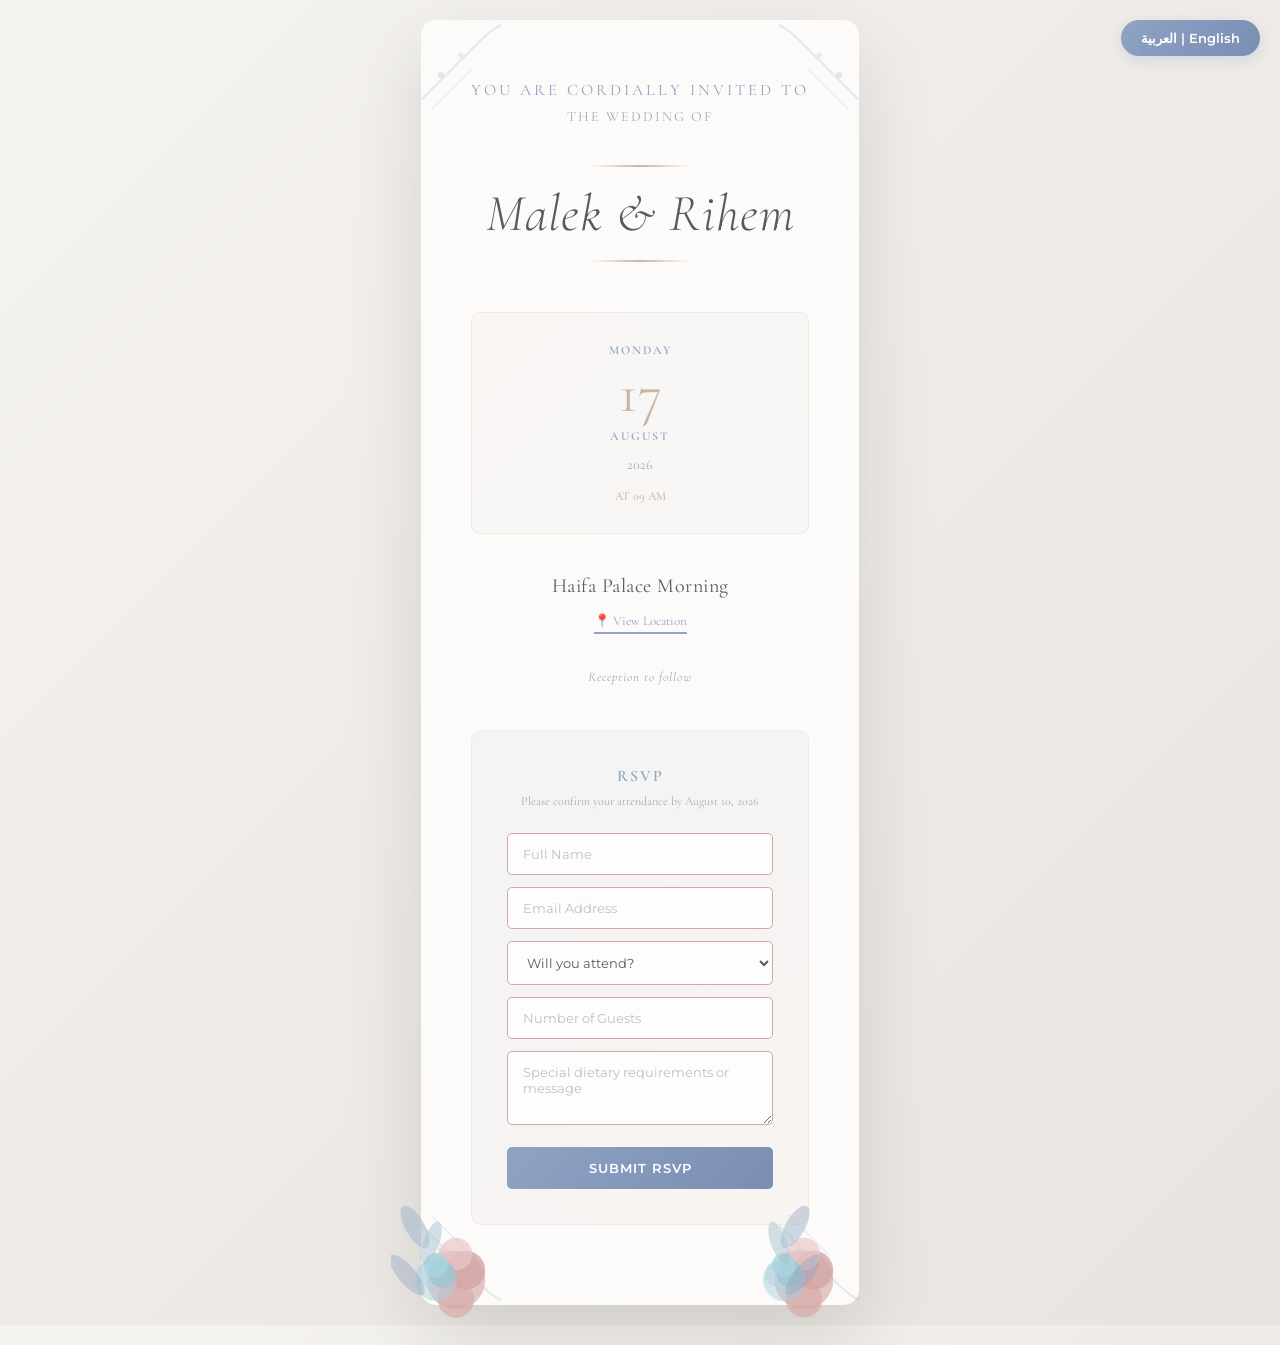
==== index.html @ 881a65f8 "Update invitation with correct details and enhanced floral design matching reference image" ====
<!DOCTYPE html>
<html lang="en">
<head>
    <meta charset="UTF-8">
    <meta name="viewport" content="width=device-width, initial-scale=1.0">
    <title>Malek & Rihem Wedding Invitation</title>
    <link rel="stylesheet" href="styles.css">
    <link href="https://fonts.googleapis.com/css2?family=Cormorant+Garamond:wght@300;400;600&family=Montserrat:wght@400;600&display=swap" rel="stylesheet">
</head>
<body>
    <div class="language-toggle">
        <button id="langBtn" onclick="toggleLanguage()">العربية | English</button>
    </div>

    <!-- ENGLISH VERSION -->
    <div id="english-content" class="language-content active">
        <div class="invitation-container">
            <div class="invitation-card">
                <!-- Top Decorative Elements -->
                <div class="decorative-corner top-left"></div>
                <div class="decorative-corner top-right"></div>

                <!-- Main Content -->
                <div class="content">
                    <div class="header-text">
                        <p class="cordial">YOU ARE CORDIALLY INVITED TO</p>
                        <p class="ceremony">THE WEDDING OF</p>
                    </div>

                    <div class="names-section">
                        <div class="divider"></div>
                        <h1 class="couple-names">Malek & Rihem</h1>
                        <div class="divider"></div>
                    </div>

                    <div class="date-section">
                        <div class="date-info">
                            <p class="date-day">MONDAY</p>
                            <p class="date-number">17</p>
                            <p class="date-month">AUGUST</p>
                            <p class="date-year">2026</p>
                            <p class="date-time">AT 09 AM</p>
                        </div>
                    </div>

                    <div class="location-section">
                        <p class="venue">Haifa Palace Morning</p>
                        <a href="https://maps.app.goo.gl/m9n8pzfaNcvFnZn8A" target="_blank" class="map-link">📍 View Location</a>
                    </div>

                    <div class="message-section">
                        <p class="reception-line">Reception to follow</p>
                    </div>

                    <!-- RSVP Section -->
                    <div class="rsvp-section">
                        <h3>RSVP</h3>
                        <p>Please confirm your attendance by August 10, 2026</p>
                        <form id="rsvpForm" onsubmit="handleRSVP(event)">
                            <input type="text" placeholder="Full Name" required>
                            <input type="email" placeholder="Email Address" required>
                            <select required>
                                <option value="">Will you attend?</option>
                                <option value="yes">Yes, I will attend</option>
                                <option value="no">No, I cannot attend</option>
                                <option value="maybe">Maybe</option>
                            </select>
                            <input type="number" placeholder="Number of Guests" min="1" max="5" required>
                            <textarea placeholder="Special dietary requirements or message" rows="3"></textarea>
                            <button type="submit" class="submit-btn">Submit RSVP</button>
                        </form>
                    </div>
                </div>

                <!-- Bottom Decorative Elements with Flowers -->
                <div class="floral-bottom">
                    <div class="flower-group left">
                        <svg class="flower-large" viewBox="0 0 200 200" xmlns="http://www.w3.org/2000/svg">
                            <!-- Pink peonies -->
                            <circle cx="100" cy="100" r="45" fill="#d4a5a5" opacity="0.6"/>
                            <circle cx="85" cy="85" r="30" fill="#e8b8b8" opacity="0.7"/>
                            <circle cx="115" cy="85" r="30" fill="#d4a5a5" opacity="0.8"/>
                            <circle cx="100" cy="60" r="25" fill="#e8c8c8" opacity="0.7"/>
                            <circle cx="100" cy="130" r="28" fill="#d9a5a5" opacity="0.6"/>
                        </svg>
                        <svg class="flower-small" viewBox="0 0 150 150" xmlns="http://www.w3.org/2000/svg">
                            <!-- Blue roses -->
                            <circle cx="75" cy="75" r="35" fill="#a8d4e0" opacity="0.5"/>
                            <circle cx="65" cy="65" r="22" fill="#b8d4e0" opacity="0.6"/>
                            <circle cx="85" cy="65" r="22" fill="#98c4d0" opacity="0.7"/>
                            <circle cx="75" cy="50" r="20" fill="#a8d4e0" opacity="0.8"/>
                        </svg>
                        <svg class="leaves" viewBox="0 0 100 150" xmlns="http://www.w3.org/2000/svg">
                            <ellipse cx="30" cy="40" rx="12" ry="30" fill="#9fb3cc" opacity="0.5" transform="rotate(-30 30 40)"/>
                            <ellipse cx="50" cy="60" rx="10" ry="28" fill="#a8c4d0" opacity="0.5" transform="rotate(20 50 60)"/>
                            <ellipse cx="20" cy="100" rx="11" ry="32" fill="#8fa3c4" opacity="0.4" transform="rotate(-40 20 100)"/>
                        </svg>
                    </div>

                    <div class="flower-group right">
                        <svg class="flower-large" viewBox="0 0 200 200" xmlns="http://www.w3.org/2000/svg">
                            <!-- Pink peonies -->
                            <circle cx="100" cy="100" r="45" fill="#d4a5a5" opacity="0.6"/>
                            <circle cx="85" cy="85" r="30" fill="#e8b8b8" opacity="0.7"/>
                            <circle cx="115" cy="85" r="30" fill="#d4a5a5" opacity="0.8"/>
                            <circle cx="100" cy="60" r="25" fill="#e8c8c8" opacity="0.7"/>
                            <circle cx="100" cy="130" r="28" fill="#d9a5a5" opacity="0.6"/>
                        </svg>
                        <svg class="flower-small" viewBox="0 0 150 150" xmlns="http://www.w3.org/2000/svg">
                            <!-- Blue roses -->
                            <circle cx="75" cy="75" r="35" fill="#a8d4e0" opacity="0.5"/>
                            <circle cx="65" cy="65" r="22" fill="#b8d4e0" opacity="0.6"/>
                            <circle cx="85" cy="65" r="22" fill="#98c4d0" opacity="0.7"/>
                            <circle cx="75" cy="50" r="20" fill="#a8d4e0" opacity="0.8"/>
                        </svg>
                        <svg class="leaves" viewBox="0 0 100 150" xmlns="http://www.w3.org/2000/svg">
                            <ellipse cx="70" cy="40" rx="12" ry="30" fill="#9fb3cc" opacity="0.5" transform="rotate(30 70 40)"/>
                            <ellipse cx="50" cy="60" rx="10" ry="28" fill="#a8c4d0" opacity="0.5" transform="rotate(-20 50 60)"/>
                            <ellipse cx="80" cy="100" rx="11" ry="32" fill="#8fa3c4" opacity="0.4" transform="rotate(40 80 100)"/>
                        </svg>
                    </div>
                </div>

                <!-- Bottom Decorative Elements -->
                <div class="decorative-corner bottom-left"></div>
                <div class="decorative-corner bottom-right"></div>
            </div>
        </div>
    </div>

    <!-- ARABIC VERSION -->
    <div id="arabic-content" class="language-content">
        <div class="invitation-container">
            <div class="invitation-card" dir="rtl">
                <!-- Top Decorative Elements -->
                <div class="decorative-corner top-left"></div>
                <div class="decorative-corner top-right"></div>

                <!-- Main Content -->
                <div class="content">
                    <div class="header-text">
                        <p class="cordial">يشرفنا دعوتك لحضور</p>
                        <p class="ceremony">حفل زفاف</p>
                    </div>

                    <div class="names-section">
                        <div class="divider"></div>
                        <h1 class="couple-names">مالك و ريهام</h1>
                        <div class="divider"></div>
                    </div>

                    <div class="date-section">
                        <div class="date-info">
                            <p class="date-day">الاثنين</p>
                            <p class="date-number">17</p>
                            <p class="date-month">أغسطس</p>
                            <p class="date-year">2026</p>
                            <p class="date-time">الساعة 9:00 صباحاً</p>
                        </div>
                    </div>

                    <div class="location-section">
                        <p class="venue">قصر حيفا الصباحي</p>
                        <a href="https://maps.app.goo.gl/m9n8pzfaNcvFnZn8A" target="_blank" class="map-link">📍 عرض الموقع</a>
                    </div>

                    <div class="message-section">
                        <p class="reception-line">يتبعها حفل استقبال</p>
                    </div>

                    <!-- RSVP Section -->
                    <div class="rsvp-section">
                        <h3>تأكيد الحضور</h3>
                        <p>يرجى تأكيد حضورك بحلول 10 أغسطس 2026</p>
                        <form id="rsvpFormAr" onsubmit="handleRSVPAr(event)">
                            <input type="text" placeholder="الاسم الكامل" required>
                            <input type="email" placeholder="عنوان البريد الإلكتروني" required>
                            <select required>
                                <option value="">هل ستحضر؟</option>
                                <option value="yes">نعم، سأحضر</option>
                                <option value="no">لا، لا يمكنني الحضور</option>
                                <option value="maybe">ربما</option>
                            </select>
                            <input type="number" placeholder="عدد الضيوف" min="1" max="5" required>
                            <textarea placeholder="متطلبات غذائية خاصة أو رسالة" rows="3"></textarea>
                            <button type="submit" class="submit-btn">إرسال التأكيد</button>
                        </form>
                    </div>
                </div>

                <!-- Bottom Decorative Elements with Flowers -->
                <div class="floral-bottom">
                    <div class="flower-group left">
                        <svg class="flower-large" viewBox="0 0 200 200" xmlns="http://www.w3.org/2000/svg">
                            <!-- Pink peonies -->
                            <circle cx="100" cy="100" r="45" fill="#d4a5a5" opacity="0.6"/>
                            <circle cx="85" cy="85" r="30" fill="#e8b8b8" opacity="0.7"/>
                            <circle cx="115" cy="85" r="30" fill="#d4a5a5" opacity="0.8"/>
                            <circle cx="100" cy="60" r="25" fill="#e8c8c8" opacity="0.7"/>
                            <circle cx="100" cy="130" r="28" fill="#d9a5a5" opacity="0.6"/>
                        </svg>
                        <svg class="flower-small" viewBox="0 0 150 150" xmlns="http://www.w3.org/2000/svg">
                            <!-- Blue roses -->
                            <circle cx="75" cy="75" r="35" fill="#a8d4e0" opacity="0.5"/>
                            <circle cx="65" cy="65" r="22" fill="#b8d4e0" opacity="0.6"/>
                            <circle cx="85" cy="65" r="22" fill="#98c4d0" opacity="0.7"/>
                            <circle cx="75" cy="50" r="20" fill="#a8d4e0" opacity="0.8"/>
                        </svg>
                        <svg class="leaves" viewBox="0 0 100 150" xmlns="http://www.w3.org/2000/svg">
                            <ellipse cx="30" cy="40" rx="12" ry="30" fill="#9fb3cc" opacity="0.5" transform="rotate(-30 30 40)"/>
                            <ellipse cx="50" cy="60" rx="10" ry="28" fill="#a8c4d0" opacity="0.5" transform="rotate(20 50 60)"/>
                            <ellipse cx="20" cy="100" rx="11" ry="32" fill="#8fa3c4" opacity="0.4" transform="rotate(-40 20 100)"/>
                        </svg>
                    </div>

                    <div class="flower-group right">
                        <svg class="flower-large" viewBox="0 0 200 200" xmlns="http://www.w3.org/2000/svg">
                            <!-- Pink peonies -->
                            <circle cx="100" cy="100" r="45" fill="#d4a5a5" opacity="0.6"/>
                            <circle cx="85" cy="85" r="30" fill="#e8b8b8" opacity="0.7"/>
                            <circle cx="115" cy="85" r="30" fill="#d4a5a5" opacity="0.8"/>
                            <circle cx="100" cy="60" r="25" fill="#e8c8c8" opacity="0.7"/>
                            <circle cx="100" cy="130" r="28" fill="#d9a5a5" opacity="0.6"/>
                        </svg>
                        <svg class="flower-small" viewBox="0 0 150 150" xmlns="http://www.w3.org/2000/svg">
                            <!-- Blue roses -->
                            <circle cx="75" cy="75" r="35" fill="#a8d4e0" opacity="0.5"/>
                            <circle cx="65" cy="65" r="22" fill="#b8d4e0" opacity="0.6"/>
                            <circle cx="85" cy="65" r="22" fill="#98c4d0" opacity="0.7"/>
                            <circle cx="75" cy="50" r="20" fill="#a8d4e0" opacity="0.8"/>
                        </svg>
                        <svg class="leaves" viewBox="0 0 100 150" xmlns="http://www.w3.org/2000/svg">
                            <ellipse cx="70" cy="40" rx="12" ry="30" fill="#9fb3cc" opacity="0.5" transform="rotate(30 70 40)"/>
                            <ellipse cx="50" cy="60" rx="10" ry="28" fill="#a8c4d0" opacity="0.5" transform="rotate(-20 50 60)"/>
                            <ellipse cx="80" cy="100" rx="11" ry="32" fill="#8fa3c4" opacity="0.4" transform="rotate(40 80 100)"/>
                        </svg>
                    </div>
                </div>

                <!-- Bottom Decorative Elements -->
                <div class="decorative-corner bottom-left"></div>
                <div class="decorative-corner bottom-right"></div>
            </div>
        </div>
    </div>

    <script src="script.js"></script>
</body>
</html>
---- styles.css ----
* {
    margin: 0;
    padding: 0;
    box-sizing: border-box;
}

body {
    font-family: 'Cormorant Garamond', serif;
    background: linear-gradient(135deg, #f5f3f0 0%, #e8e4df 100%);
    min-height: 100vh;
    padding: 20px;
    color: #5a5a5a;
}

.language-toggle {
    position: fixed;
    top: 20px;
    right: 20px;
    z-index: 1000;
}

#langBtn {
    background: linear-gradient(135deg, #8fa3c4 0%, #7a8db3 100%);
    color: white;
    border: none;
    padding: 10px 20px;
    border-radius: 25px;
    cursor: pointer;
    font-weight: 600;
    font-size: 13px;
    box-shadow: 0 4px 15px rgba(143, 163, 196, 0.3);
    transition: all 0.3s ease;
    font-family: 'Montserrat', sans-serif;
}

#langBtn:hover {
    transform: scale(1.05);
    box-shadow: 0 6px 20px rgba(143, 163, 196, 0.4);
}

.language-content {
    display: none;
}

.language-content.active {
    display: block;
}

.invitation-container {
    max-width: 850px;
    margin: 0 auto;
    display: flex;
    align-items: center;
    justify-content: center;
    min-height: 100vh;
}

.invitation-card {
    background: #fcfbf9;
    border-radius: 15px;
    padding: 60px 50px 80px 50px;
    box-shadow: 0 30px 80px rgba(0, 0, 0, 0.12);
    position: relative;
    max-width: 750px;
    overflow: visible;
}

/* Decorative corners */
.decorative-corner {
    position: absolute;
    width: 120px;
    height: 120px;
    opacity: 0.4;
}

.decorative-corner.top-left {
    top: -20px;
    left: -20px;
    background: url('data:image/svg+xml;utf8,<svg xmlns="http://www.w3.org/2000/svg" viewBox="0 0 120 120"><path d="M20,100 Q30,90 40,80 Q50,70 60,60 Q70,50 80,40 Q90,30 100,25" fill="none" stroke="%238fa3c4" stroke-width="2" opacity="0.5"/><path d="M30,110 Q40,100 50,90 Q60,80 70,70" fill="none" stroke="%238fa3c4" stroke-width="1.5" opacity="0.4"/><circle cx="40" cy="75" r="3" fill="%238fa3c4" opacity="0.6"/><circle cx="60" cy="55" r="2.5" fill="%238fa3c4" opacity="0.5"/></svg>') no-repeat;
    background-size: contain;
}

.decorative-corner.top-right {
    top: -20px;
    right: -20px;
    background: url('data:image/svg+xml;utf8,<svg xmlns="http://www.w3.org/2000/svg" viewBox="0 0 120 120"><path d="M100,100 Q90,90 80,80 Q70,70 60,60 Q50,50 40,40 Q30,30 20,25" fill="none" stroke="%238fa3c4" stroke-width="2" opacity="0.5"/><path d="M90,110 Q80,100 70,90 Q60,80 50,70" fill="none" stroke="%238fa3c4" stroke-width="1.5" opacity="0.4"/><circle cx="80" cy="75" r="3" fill="%238fa3c4" opacity="0.6"/><circle cx="60" cy="55" r="2.5" fill="%238fa3c4" opacity="0.5"/></svg>') no-repeat;
    background-size: contain;
}

.decorative-corner.bottom-left {
    bottom: -20px;
    left: -20px;
    transform: scaleY(-1);
    background: url('data:image/svg+xml;utf8,<svg xmlns="http://www.w3.org/2000/svg" viewBox="0 0 120 120"><path d="M20,100 Q30,90 40,80 Q50,70 60,60 Q70,50 80,40 Q90,30 100,25" fill="none" stroke="%238fa3c4" stroke-width="2" opacity="0.5"/><path d="M30,110 Q40,100 50,90 Q60,80 70,70" fill="none" stroke="%238fa3c4" stroke-width="1.5" opacity="0.4"/><circle cx="40" cy="75" r="3" fill="%238fa3c4" opacity="0.6"/><circle cx="60" cy="55" r="2.5" fill="%238fa3c4" opacity="0.5"/></svg>') no-repeat;
    background-size: contain;
}

.decorative-corner.bottom-right {
    bottom: -20px;
    right: -20px;
    transform: scaleX(-1) scaleY(-1);
    background: url('data:image/svg+xml;utf8,<svg xmlns="http://www.w3.org/2000/svg" viewBox="0 0 120 120"><path d="M100,100 Q90,90 80,80 Q70,70 60,60 Q50,50 40,40 Q30,30 20,25" fill="none" stroke="%238fa3c4" stroke-width="2" opacity="0.5"/><path d="M90,110 Q80,100 70,90 Q60,80 50,70" fill="none" stroke="%238fa3c4" stroke-width="1.5" opacity="0.4"/><circle cx="80" cy="75" r="3" fill="%238fa3c4" opacity="0.6"/><circle cx="60" cy="55" r="2.5" fill="%238fa3c4" opacity="0.5"/></svg>') no-repeat;
    background-size: contain;
}

.content {
    position: relative;
    z-index: 2;
}

.header-text {
    text-align: center;
    margin-bottom: 30px;
}

.cordial {
    font-size: 16px;
    letter-spacing: 3px;
    color: #8fa3c4;
    font-weight: 400;
    margin-bottom: 8px;
    text-transform: uppercase;
}

.ceremony {
    font-size: 14px;
    letter-spacing: 2px;
    color: #9fa9b8;
    font-weight: 400;
    text-transform: uppercase;
}

.names-section {
    text-align: center;
    margin: 40px 0;
    display: flex;
    flex-direction: column;
    align-items: center;
    gap: 15px;
}

.divider {
    width: 100px;
    height: 2px;
    background: linear-gradient(90deg, transparent, #c9b5a0, transparent);
}

.couple-names {
    font-size: 52px;
    color: #5a5a5a;
    font-weight: 300;
    letter-spacing: 1px;
    font-style: italic;
}

.date-section {
    text-align: center;
    margin: 50px 0 40px 0;
}

.date-info {
    display: flex;
    flex-direction: column;
    align-items: center;
    gap: 8px;
    background: linear-gradient(135deg, rgba(212, 165, 165, 0.05) 0%, rgba(143, 163, 196, 0.05) 100%);
    padding: 30px;
    border-radius: 10px;
    border: 1px solid rgba(201, 181, 160, 0.2);
}

.date-day {
    font-size: 12px;
    letter-spacing: 2px;
    color: #8fa3c4;
    text-transform: uppercase;
    font-weight: 600;
}

.date-number {
    font-size: 56px;
    color: #c9b5a0;
    font-weight: 400;
    line-height: 1;
}

.date-month {
    font-size: 12px;
    letter-spacing: 2px;
    color: #8fa3c4;
    text-transform: uppercase;
    font-weight: 600;
}

.date-year {
    font-size: 14px;
    color: #9fa9b8;
    margin-top: 5px;
}

.date-time {
    font-size: 12px;
    color: #c9b5a0;
    margin-top: 8px;
    font-weight: 500;
}

.location-section {
    text-align: center;
    margin: 35px 0;
}

.venue {
    font-size: 20px;
    color: #5a5a5a;
    font-weight: 400;
    letter-spacing: 0.5px;
    margin-bottom: 12px;
}

.map-link {
    display: inline-block;
    color: #8fa3c4;
    text-decoration: none;
    font-size: 13px;
    border-bottom: 2px solid #8fa3c4;
    transition: all 0.3s ease;
    padding-bottom: 3px;
}

.map-link:hover {
    color: #5a5a5a;
    border-bottom-color: #5a5a5a;
}

.message-section {
    text-align: center;
    margin: 30px 0;
}

.reception-line {
    font-size: 13px;
    color: #9fa9b8;
    letter-spacing: 1px;
    font-style: italic;
}

.rsvp-section {
    background: linear-gradient(135deg, rgba(143, 163, 196, 0.08) 0%, rgba(212, 165, 165, 0.08) 100%);
    padding: 35px;
    border-radius: 10px;
    margin-top: 45px;
    border: 1px solid rgba(201, 181, 160, 0.15);
}

.rsvp-section h3 {
    text-align: center;
    font-size: 16px;
    color: #8fa3c4;
    letter-spacing: 2px;
    text-transform: uppercase;
    margin-bottom: 8px;
    font-weight: 600;
}

.rsvp-section > p {
    text-align: center;
    font-size: 12px;
    color: #9fa9b8;
    margin-bottom: 25px;
}

.rsvp-section form {
    display: flex;
    flex-direction: column;
    gap: 12px;
}

.rsvp-section input,
.rsvp-section select,
.rsvp-section textarea {
    padding: 12px 15px;
    border: 1px solid #d4a5a5;
    border-radius: 5px;
    font-family: 'Montserrat', sans-serif;
    font-size: 13px;
    color: #5a5a5a;
    background: rgba(255, 255, 255, 0.85);
    transition: all 0.3s ease;
}

.rsvp-section input::placeholder,
.rsvp-section textarea::placeholder {
    color: #c0c0c0;
}

.rsvp-section input:focus,
.rsvp-section select:focus,
.rsvp-section textarea:focus {
    outline: none;
    border-color: #8fa3c4;
    background: white;
    box-shadow: 0 0 10px rgba(143, 163, 196, 0.2);
}

.submit-btn {
    background: linear-gradient(135deg, #8fa3c4 0%, #7a8db3 100%);
    color: white;
    border: none;
    padding: 13px;
    border-radius: 5px;
    font-weight: 600;
    cursor: pointer;
    font-size: 13px;
    transition: all 0.3s ease;
    text-transform: uppercase;
    letter-spacing: 1px;
    font-family: 'Montserrat', sans-serif;
    margin-top: 10px;
}

.submit-btn:hover {
    transform: translateY(-2px);
    box-shadow: 0 8px 20px rgba(143, 163, 196, 0.35);
}

/* Floral Decorations */
.floral-bottom {
    position: absolute;
    bottom: -40px;
    left: 0;
    right: 0;
    display: flex;
    justify-content: space-between;
    width: 100%;
    z-index: 1;
}

.flower-group {
    position: relative;
    width: 150px;
    height: 150px;
}

.flower-group.left {
    left: -30px;
}

.flower-group.right {
    right: -30px;
}

.flower-large {
    position: absolute;
    width: 130px;
    height: 130px;
    bottom: 0;
}

.flower-small {
    position: absolute;
    width: 90px;
    height: 90px;
    bottom: 20px;
}

.leaves {
    position: absolute;
    width: 80px;
    height: 120px;
}

@media (max-width: 600px) {
    .invitation-card {
        padding: 40px 25px 70px 25px;
    }

    .couple-names {
        font-size: 40px;
    }

    .date-number {
        font-size: 48px;
    }

    .cordial {
        font-size: 14px;
    }

    .ceremony {
        font-size: 12px;
    }

    .rsvp-section {
        padding: 25px;
    }

    .venue {
        font-size: 18px;
    }

    .decorative-corner {
        width: 80px;
        height: 80px;
    }

    .flower-large {
        width: 100px;
        height: 100px;
    }

    .flower-small {
        width: 70px;
        height: 70px;
    }
}

@media (max-width: 400px) {
    .invitation-card {
        padding: 30px 15px 60px 15px;
    }

    .couple-names {
        font-size: 32px;
    }

    .date-number {
        font-size: 42px;
    }

    .names-section {
        gap: 10px;
    }
}
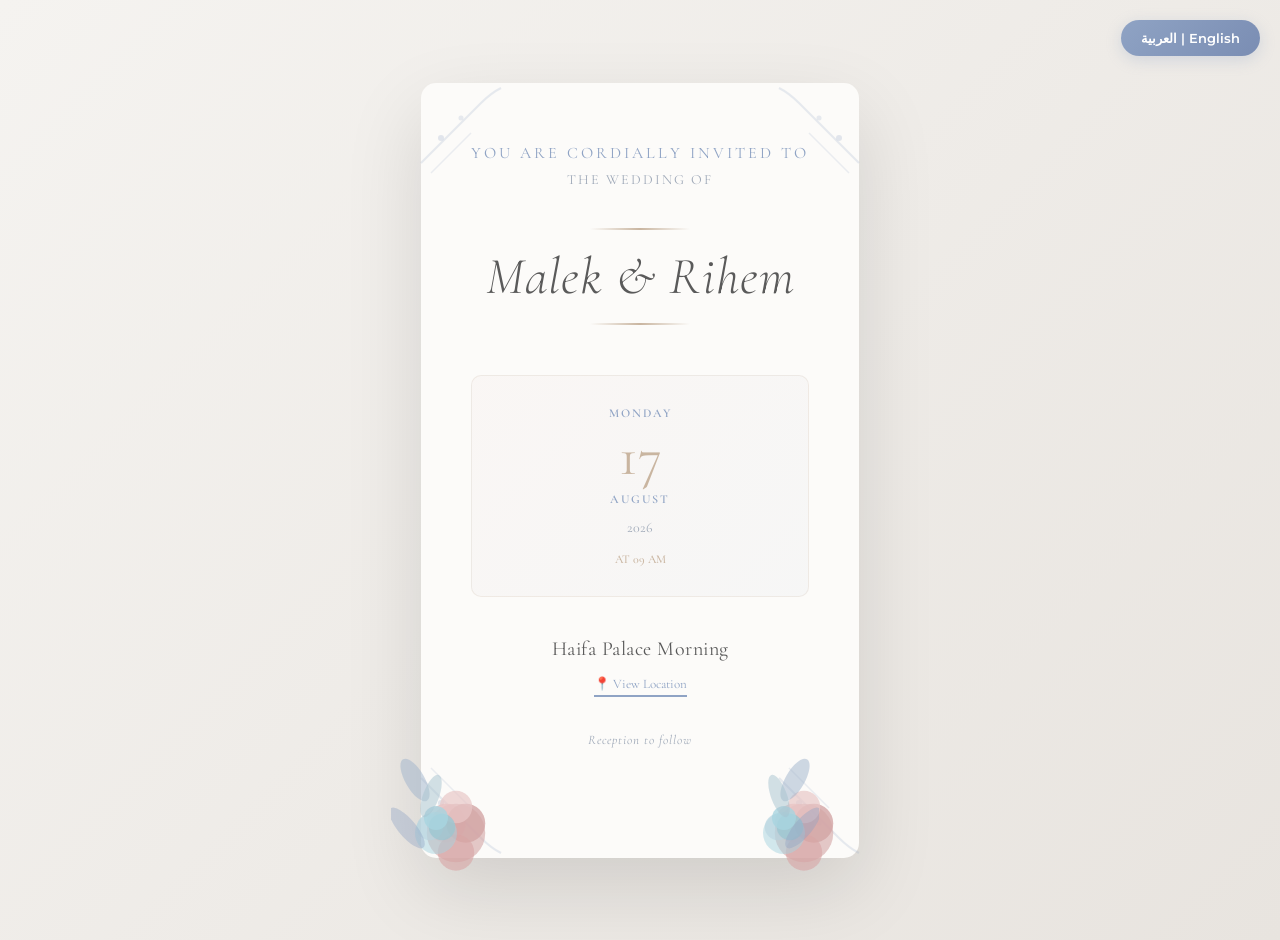
==== commit 33ea337e: "Remove RSVP form section from invitation" ====
--- a/index.html
+++ b/index.html
@@ -51,25 +51,6 @@
                     <div class="message-section">
                         <p class="reception-line">Reception to follow</p>
                     </div>
-
-                    <!-- RSVP Section -->
-                    <div class="rsvp-section">
-                        <h3>RSVP</h3>
-                        <p>Please confirm your attendance by August 10, 2026</p>
-                        <form id="rsvpForm" onsubmit="handleRSVP(event)">
-                            <input type="text" placeholder="Full Name" required>
-                            <input type="email" placeholder="Email Address" required>
-                            <select required>
-                                <option value="">Will you attend?</option>
-                                <option value="yes">Yes, I will attend</option>
-                                <option value="no">No, I cannot attend</option>
-                                <option value="maybe">Maybe</option>
-                            </select>
-                            <input type="number" placeholder="Number of Guests" min="1" max="5" required>
-                            <textarea placeholder="Special dietary requirements or message" rows="3"></textarea>
-                            <button type="submit" class="submit-btn">Submit RSVP</button>
-                        </form>
-                    </div>
                 </div>
 
                 <!-- Bottom Decorative Elements with Flowers -->
@@ -167,25 +148,6 @@
                     <div class="message-section">
                         <p class="reception-line">يتبعها حفل استقبال</p>
                     </div>
-
-                    <!-- RSVP Section -->
-                    <div class="rsvp-section">
-                        <h3>تأكيد الحضور</h3>
-                        <p>يرجى تأكيد حضورك بحلول 10 أغسطس 2026</p>
-                        <form id="rsvpFormAr" onsubmit="handleRSVPAr(event)">
-                            <input type="text" placeholder="الاسم الكامل" required>
-                            <input type="email" placeholder="عنوان البريد الإلكتروني" required>
-                            <select required>
-                                <option value="">هل ستحضر؟</option>
-                                <option value="yes">نعم، سأحضر</option>
-                                <option value="no">لا، لا يمكنني الحضور</option>
-                                <option value="maybe">ربما</option>
-                            </select>
-                            <input type="number" placeholder="عدد الضيوف" min="1" max="5" required>
-                            <textarea placeholder="متطلبات غذائية خاصة أو رسالة" rows="3"></textarea>
-                            <button type="submit" class="submit-btn">إرسال التأكيد</button>
-                        </form>
-                    </div>
                 </div>
 
                 <!-- Bottom Decorative Elements with Flowers -->
--- a/styles.css
+++ b/styles.css
@@ -245,85 +245,6 @@
     font-style: italic;
 }
 
-.rsvp-section {
-    background: linear-gradient(135deg, rgba(143, 163, 196, 0.08) 0%, rgba(212, 165, 165, 0.08) 100%);
-    padding: 35px;
-    border-radius: 10px;
-    margin-top: 45px;
-    border: 1px solid rgba(201, 181, 160, 0.15);
-}
-
-.rsvp-section h3 {
-    text-align: center;
-    font-size: 16px;
-    color: #8fa3c4;
-    letter-spacing: 2px;
-    text-transform: uppercase;
-    margin-bottom: 8px;
-    font-weight: 600;
-}
-
-.rsvp-section > p {
-    text-align: center;
-    font-size: 12px;
-    color: #9fa9b8;
-    margin-bottom: 25px;
-}
-
-.rsvp-section form {
-    display: flex;
-    flex-direction: column;
-    gap: 12px;
-}
-
-.rsvp-section input,
-.rsvp-section select,
-.rsvp-section textarea {
-    padding: 12px 15px;
-    border: 1px solid #d4a5a5;
-    border-radius: 5px;
-    font-family: 'Montserrat', sans-serif;
-    font-size: 13px;
-    color: #5a5a5a;
-    background: rgba(255, 255, 255, 0.85);
-    transition: all 0.3s ease;
-}
-
-.rsvp-section input::placeholder,
-.rsvp-section textarea::placeholder {
-    color: #c0c0c0;
-}
-
-.rsvp-section input:focus,
-.rsvp-section select:focus,
-.rsvp-section textarea:focus {
-    outline: none;
-    border-color: #8fa3c4;
-    background: white;
-    box-shadow: 0 0 10px rgba(143, 163, 196, 0.2);
-}
-
-.submit-btn {
-    background: linear-gradient(135deg, #8fa3c4 0%, #7a8db3 100%);
-    color: white;
-    border: none;
-    padding: 13px;
-    border-radius: 5px;
-    font-weight: 600;
-    cursor: pointer;
-    font-size: 13px;
-    transition: all 0.3s ease;
-    text-transform: uppercase;
-    letter-spacing: 1px;
-    font-family: 'Montserrat', sans-serif;
-    margin-top: 10px;
-}
-
-.submit-btn:hover {
-    transform: translateY(-2px);
-    box-shadow: 0 8px 20px rgba(143, 163, 196, 0.35);
-}
-
 /* Floral Decorations */
 .floral-bottom {
     position: absolute;
@@ -391,10 +312,6 @@
         font-size: 12px;
     }
 
-    .rsvp-section {
-        padding: 25px;
-    }
-
     .venue {
         font-size: 18px;
     }
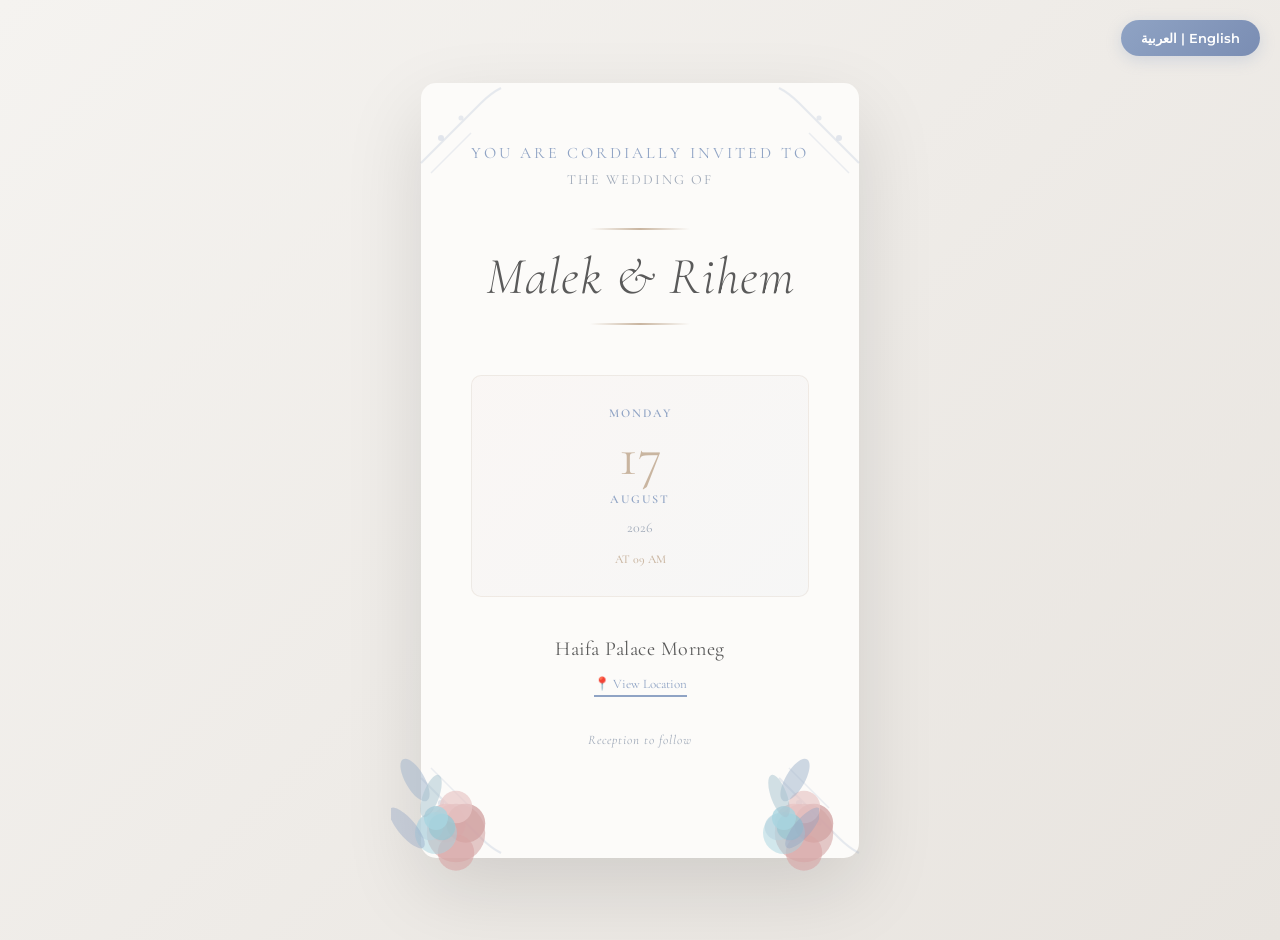
==== commit b3b11394: "Fix venue name to Haifa Palace Morneg and remove RSVP section" ====
--- a/index.html
+++ b/index.html
@@ -44,7 +44,7 @@
                     </div>
 
                     <div class="location-section">
-                        <p class="venue">Haifa Palace Morning</p>
+                        <p class="venue">Haifa Palace Morneg</p>
                         <a href="https://maps.app.goo.gl/m9n8pzfaNcvFnZn8A" target="_blank" class="map-link">📍 View Location</a>
                     </div>
 
@@ -141,7 +141,7 @@
                     </div>
 
                     <div class="location-section">
-                        <p class="venue">قصر حيفا الصباحي</p>
+                        <p class="venue">قصر حيفا مورنج</p>
                         <a href="https://maps.app.goo.gl/m9n8pzfaNcvFnZn8A" target="_blank" class="map-link">📍 عرض الموقع</a>
                     </div>
 
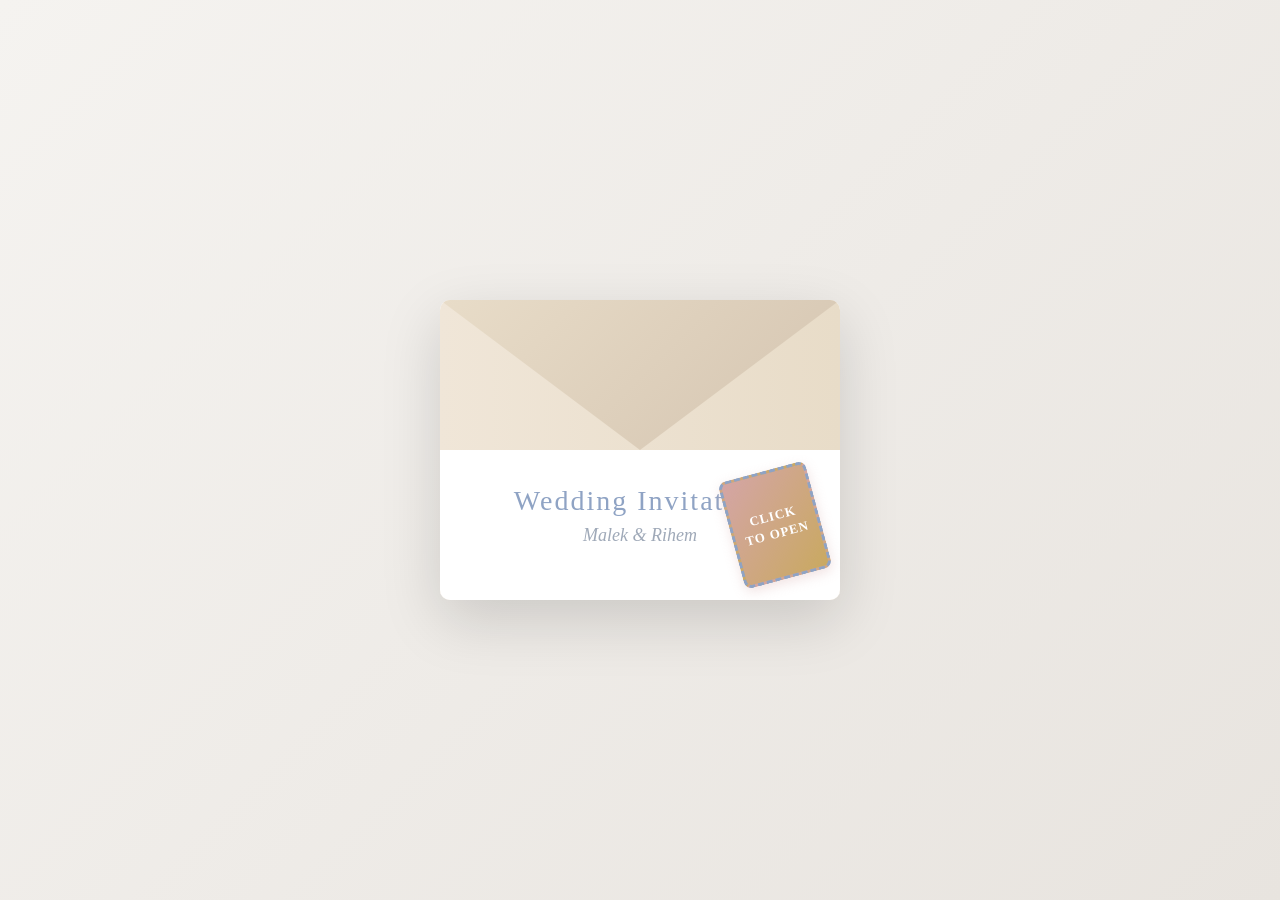
==== commit 3ad16e2e: "Add interactive envelope design - click stamp to open invitation" ====
--- a/index.html
+++ b/index.html
@@ -4,208 +4,242 @@
     <meta charset="UTF-8">
     <meta name="viewport" content="width=device-width, initial-scale=1.0">
     <title>Malek & Rihem Wedding Invitation</title>
-    <link rel="stylesheet" href="styles.css">
-    <link href="https://fonts.googleapis.com/css2?family=Cormorant+Garamond:wght@300;400;600&family=Montserrat:wght@400;600&display=swap" rel="stylesheet">
+    <link rel="stylesheet" href="envelope-styles.css">
 </head>
 <body>
-    <div class="language-toggle">
-        <button id="langBtn" onclick="toggleLanguage()">العربية | English</button>
+    <!-- ENVELOPE PAGE -->
+    <div id="envelope-page" class="envelope-page active">
+        <div class="envelope-container">
+            <div class="envelope">
+                <!-- Envelope Back -->
+                <div class="envelope-back"></div>
+                
+                <!-- Envelope Front -->
+                <div class="envelope-front">
+                    <div class="envelope-flap"></div>
+                    <div class="envelope-body">
+                        <div class="envelope-text">
+                            <h1>Wedding Invitation</h1>
+                            <p>Malek & Rihem</p>
+                        </div>
+                        
+                        <!-- Stamp -->
+                        <div class="stamp" onclick="openEnvelope()">
+                            <div class="stamp-content">
+                                <p>CLICK</p>
+                                <p>TO OPEN</p>
+                            </div>
+                        </div>
+                    </div>
+                </div>
+            </div>
+        </div>
     </div>
 
-    <!-- ENGLISH VERSION -->
-    <div id="english-content" class="language-content active">
-        <div class="invitation-container">
-            <div class="invitation-card">
-                <!-- Top Decorative Elements -->
-                <div class="decorative-corner top-left"></div>
-                <div class="decorative-corner top-right"></div>
-
-                <!-- Main Content -->
-                <div class="content">
-                    <div class="header-text">
-                        <p class="cordial">YOU ARE CORDIALLY INVITED TO</p>
-                        <p class="ceremony">THE WEDDING OF</p>
-                    </div>
-
-                    <div class="names-section">
-                        <div class="divider"></div>
-                        <h1 class="couple-names">Malek & Rihem</h1>
-                        <div class="divider"></div>
-                    </div>
-
-                    <div class="date-section">
-                        <div class="date-info">
-                            <p class="date-day">MONDAY</p>
-                            <p class="date-number">17</p>
-                            <p class="date-month">AUGUST</p>
-                            <p class="date-year">2026</p>
-                            <p class="date-time">AT 09 AM</p>
-                        </div>
-                    </div>
-
-                    <div class="location-section">
-                        <p class="venue">Haifa Palace Morneg</p>
-                        <a href="https://maps.app.goo.gl/m9n8pzfaNcvFnZn8A" target="_blank" class="map-link">📍 View Location</a>
-                    </div>
-
-                    <div class="message-section">
-                        <p class="reception-line">Reception to follow</p>
-                    </div>
+    <!-- INVITATION PAGE -->
+    <div id="invitation-page" class="invitation-page">
+        <div class="invitation-header">
+            <button class="back-btn" onclick="closeInvitation()">← Back</button>
+            <div class="language-toggle">
+                <button id="langBtn" onclick="toggleLanguage()">العربية | English</button>
+            </div>
+        </div>
+
+        <!-- ENGLISH VERSION -->
+        <div id="english-content" class="language-content active">
+            <div class="invitation-container">
+                <div class="invitation-card">
+                    <!-- Top Decorative Elements -->
+                    <div class="decorative-corner top-left"></div>
+                    <div class="decorative-corner top-right"></div>
+
+                    <!-- Main Content -->
+                    <div class="content">
+                        <div class="header-text">
+                            <p class="cordial">YOU ARE CORDIALLY INVITED TO</p>
+                            <p class="ceremony">THE WEDDING OF</p>
+                        </div>
+
+                        <div class="names-section">
+                            <div class="divider"></div>
+                            <h1 class="couple-names">Malek & Rihem</h1>
+                            <div class="divider"></div>
+                        </div>
+
+                        <div class="date-section">
+                            <div class="date-info">
+                                <p class="date-day">MONDAY</p>
+                                <p class="date-number">17</p>
+                                <p class="date-month">AUGUST</p>
+                                <p class="date-year">2026</p>
+                                <p class="date-time">AT 09 AM</p>
+                            </div>
+                        </div>
+
+                        <div class="location-section">
+                            <p class="venue">Haifa Palace Morneg</p>
+                            <a href="https://maps.app.goo.gl/m9n8pzfaNcvFnZn8A" target="_blank" class="map-link">📍 View Location</a>
+                        </div>
+
+                        <div class="message-section">
+                            <p class="reception-line">Reception to follow</p>
+                        </div>
+                    </div>
+
+                    <!-- Bottom Decorative Elements with Flowers -->
+                    <div class="floral-bottom">
+                        <div class="flower-group left">
+                            <svg class="flower-large" viewBox="0 0 200 200" xmlns="http://www.w3.org/2000/svg">
+                                <!-- Pink peonies -->
+                                <circle cx="100" cy="100" r="45" fill="#d4a5a5" opacity="0.6"/>
+                                <circle cx="85" cy="85" r="30" fill="#e8b8b8" opacity="0.7"/>
+                                <circle cx="115" cy="85" r="30" fill="#d4a5a5" opacity="0.8"/>
+                                <circle cx="100" cy="60" r="25" fill="#e8c8c8" opacity="0.7"/>
+                                <circle cx="100" cy="130" r="28" fill="#d9a5a5" opacity="0.6"/>
+                            </svg>
+                            <svg class="flower-small" viewBox="0 0 150 150" xmlns="http://www.w3.org/2000/svg">
+                                <!-- Blue roses -->
+                                <circle cx="75" cy="75" r="35" fill="#a8d4e0" opacity="0.5"/>
+                                <circle cx="65" cy="65" r="22" fill="#b8d4e0" opacity="0.6"/>
+                                <circle cx="85" cy="65" r="22" fill="#98c4d0" opacity="0.7"/>
+                                <circle cx="75" cy="50" r="20" fill="#a8d4e0" opacity="0.8"/>
+                            </svg>
+                            <svg class="leaves" viewBox="0 0 100 150" xmlns="http://www.w3.org/2000/svg">
+                                <ellipse cx="30" cy="40" rx="12" ry="30" fill="#9fb3cc" opacity="0.5" transform="rotate(-30 30 40)"/>
+                                <ellipse cx="50" cy="60" rx="10" ry="28" fill="#a8c4d0" opacity="0.5" transform="rotate(20 50 60)"/>
+                                <ellipse cx="20" cy="100" rx="11" ry="32" fill="#8fa3c4" opacity="0.4" transform="rotate(-40 20 100)"/>
+                            </svg>
+                        </div>
+
+                        <div class="flower-group right">
+                            <svg class="flower-large" viewBox="0 0 200 200" xmlns="http://www.w3.org/2000/svg">
+                                <!-- Pink peonies -->
+                                <circle cx="100" cy="100" r="45" fill="#d4a5a5" opacity="0.6"/>
+                                <circle cx="85" cy="85" r="30" fill="#e8b8b8" opacity="0.7"/>
+                                <circle cx="115" cy="85" r="30" fill="#d4a5a5" opacity="0.8"/>
+                                <circle cx="100" cy="60" r="25" fill="#e8c8c8" opacity="0.7"/>
+                                <circle cx="100" cy="130" r="28" fill="#d9a5a5" opacity="0.6"/>
+                            </svg>
+                            <svg class="flower-small" viewBox="0 0 150 150" xmlns="http://www.w3.org/2000/svg">
+                                <!-- Blue roses -->
+                                <circle cx="75" cy="75" r="35" fill="#a8d4e0" opacity="0.5"/>
+                                <circle cx="65" cy="65" r="22" fill="#b8d4e0" opacity="0.6"/>
+                                <circle cx="85" cy="65" r="22" fill="#98c4d0" opacity="0.7"/>
+                                <circle cx="75" cy="50" r="20" fill="#a8d4e0" opacity="0.8"/>
+                            </svg>
+                            <svg class="leaves" viewBox="0 0 100 150" xmlns="http://www.w3.org/2000/svg">
+                                <ellipse cx="70" cy="40" rx="12" ry="30" fill="#9fb3cc" opacity="0.5" transform="rotate(30 70 40)"/>
+                                <ellipse cx="50" cy="60" rx="10" ry="28" fill="#a8c4d0" opacity="0.5" transform="rotate(-20 50 60)"/>
+                                <ellipse cx="80" cy="100" rx="11" ry="32" fill="#8fa3c4" opacity="0.4" transform="rotate(40 80 100)"/>
+                            </svg>
+                        </div>
+                    </div>
+
+                    <!-- Bottom Decorative Elements -->
+                    <div class="decorative-corner bottom-left"></div>
+                    <div class="decorative-corner bottom-right"></div>
                 </div>
-
-                <!-- Bottom Decorative Elements with Flowers -->
-                <div class="floral-bottom">
-                    <div class="flower-group left">
-                        <svg class="flower-large" viewBox="0 0 200 200" xmlns="http://www.w3.org/2000/svg">
-                            <!-- Pink peonies -->
-                            <circle cx="100" cy="100" r="45" fill="#d4a5a5" opacity="0.6"/>
-                            <circle cx="85" cy="85" r="30" fill="#e8b8b8" opacity="0.7"/>
-                            <circle cx="115" cy="85" r="30" fill="#d4a5a5" opacity="0.8"/>
-                            <circle cx="100" cy="60" r="25" fill="#e8c8c8" opacity="0.7"/>
-                            <circle cx="100" cy="130" r="28" fill="#d9a5a5" opacity="0.6"/>
-                        </svg>
-                        <svg class="flower-small" viewBox="0 0 150 150" xmlns="http://www.w3.org/2000/svg">
-                            <!-- Blue roses -->
-                            <circle cx="75" cy="75" r="35" fill="#a8d4e0" opacity="0.5"/>
-                            <circle cx="65" cy="65" r="22" fill="#b8d4e0" opacity="0.6"/>
-                            <circle cx="85" cy="65" r="22" fill="#98c4d0" opacity="0.7"/>
-                            <circle cx="75" cy="50" r="20" fill="#a8d4e0" opacity="0.8"/>
-                        </svg>
-                        <svg class="leaves" viewBox="0 0 100 150" xmlns="http://www.w3.org/2000/svg">
-                            <ellipse cx="30" cy="40" rx="12" ry="30" fill="#9fb3cc" opacity="0.5" transform="rotate(-30 30 40)"/>
-                            <ellipse cx="50" cy="60" rx="10" ry="28" fill="#a8c4d0" opacity="0.5" transform="rotate(20 50 60)"/>
-                            <ellipse cx="20" cy="100" rx="11" ry="32" fill="#8fa3c4" opacity="0.4" transform="rotate(-40 20 100)"/>
-                        </svg>
-                    </div>
-
-                    <div class="flower-group right">
-                        <svg class="flower-large" viewBox="0 0 200 200" xmlns="http://www.w3.org/2000/svg">
-                            <!-- Pink peonies -->
-                            <circle cx="100" cy="100" r="45" fill="#d4a5a5" opacity="0.6"/>
-                            <circle cx="85" cy="85" r="30" fill="#e8b8b8" opacity="0.7"/>
-                            <circle cx="115" cy="85" r="30" fill="#d4a5a5" opacity="0.8"/>
-                            <circle cx="100" cy="60" r="25" fill="#e8c8c8" opacity="0.7"/>
-                            <circle cx="100" cy="130" r="28" fill="#d9a5a5" opacity="0.6"/>
-                        </svg>
-                        <svg class="flower-small" viewBox="0 0 150 150" xmlns="http://www.w3.org/2000/svg">
-                            <!-- Blue roses -->
-                            <circle cx="75" cy="75" r="35" fill="#a8d4e0" opacity="0.5"/>
-                            <circle cx="65" cy="65" r="22" fill="#b8d4e0" opacity="0.6"/>
-                            <circle cx="85" cy="65" r="22" fill="#98c4d0" opacity="0.7"/>
-                            <circle cx="75" cy="50" r="20" fill="#a8d4e0" opacity="0.8"/>
-                        </svg>
-                        <svg class="leaves" viewBox="0 0 100 150" xmlns="http://www.w3.org/2000/svg">
-                            <ellipse cx="70" cy="40" rx="12" ry="30" fill="#9fb3cc" opacity="0.5" transform="rotate(30 70 40)"/>
-                            <ellipse cx="50" cy="60" rx="10" ry="28" fill="#a8c4d0" opacity="0.5" transform="rotate(-20 50 60)"/>
-                            <ellipse cx="80" cy="100" rx="11" ry="32" fill="#8fa3c4" opacity="0.4" transform="rotate(40 80 100)"/>
-                        </svg>
-                    </div>
+            </div>
+        </div>
+
+        <!-- ARABIC VERSION -->
+        <div id="arabic-content" class="language-content">
+            <div class="invitation-container">
+                <div class="invitation-card" dir="rtl">
+                    <!-- Top Decorative Elements -->
+                    <div class="decorative-corner top-left"></div>
+                    <div class="decorative-corner top-right"></div>
+
+                    <!-- Main Content -->
+                    <div class="content">
+                        <div class="header-text">
+                            <p class="cordial">يشرفنا دعوتك لحضور</p>
+                            <p class="ceremony">حفل زفاف</p>
+                        </div>
+
+                        <div class="names-section">
+                            <div class="divider"></div>
+                            <h1 class="couple-names">مالك و ريهام</h1>
+                            <div class="divider"></div>
+                        </div>
+
+                        <div class="date-section">
+                            <div class="date-info">
+                                <p class="date-day">الاثنين</p>
+                                <p class="date-number">17</p>
+                                <p class="date-month">أغسطس</p>
+                                <p class="date-year">2026</p>
+                                <p class="date-time">الساعة 9:00 صباحاً</p>
+                            </div>
+                        </div>
+
+                        <div class="location-section">
+                            <p class="venue">قصر حيفا مورنج</p>
+                            <a href="https://maps.app.goo.gl/m9n8pzfaNcvFnZn8A" target="_blank" class="map-link">📍 عرض الموقع</a>
+                        </div>
+
+                        <div class="message-section">
+                            <p class="reception-line">يتبعها حفل استقبال</p>
+                        </div>
+                    </div>
+
+                    <!-- Bottom Decorative Elements with Flowers -->
+                    <div class="floral-bottom">
+                        <div class="flower-group left">
+                            <svg class="flower-large" viewBox="0 0 200 200" xmlns="http://www.w3.org/2000/svg">
+                                <!-- Pink peonies -->
+                                <circle cx="100" cy="100" r="45" fill="#d4a5a5" opacity="0.6"/>
+                                <circle cx="85" cy="85" r="30" fill="#e8b8b8" opacity="0.7"/>
+                                <circle cx="115" cy="85" r="30" fill="#d4a5a5" opacity="0.8"/>
+                                <circle cx="100" cy="60" r="25" fill="#e8c8c8" opacity="0.7"/>
+                                <circle cx="100" cy="130" r="28" fill="#d9a5a5" opacity="0.6"/>
+                            </svg>
+                            <svg class="flower-small" viewBox="0 0 150 150" xmlns="http://www.w3.org/2000/svg">
+                                <!-- Blue roses -->
+                                <circle cx="75" cy="75" r="35" fill="#a8d4e0" opacity="0.5"/>
+                                <circle cx="65" cy="65" r="22" fill="#b8d4e0" opacity="0.6"/>
+                                <circle cx="85" cy="65" r="22" fill="#98c4d0" opacity="0.7"/>
+                                <circle cx="75" cy="50" r="20" fill="#a8d4e0" opacity="0.8"/>
+                            </svg>
+                            <svg class="leaves" viewBox="0 0 100 150" xmlns="http://www.w3.org/2000/svg">
+                                <ellipse cx="30" cy="40" rx="12" ry="30" fill="#9fb3cc" opacity="0.5" transform="rotate(-30 30 40)"/>
+                                <ellipse cx="50" cy="60" rx="10" ry="28" fill="#a8c4d0" opacity="0.5" transform="rotate(20 50 60)"/>
+                                <ellipse cx="20" cy="100" rx="11" ry="32" fill="#8fa3c4" opacity="0.4" transform="rotate(-40 20 100)"/>
+                            </svg>
+                        </div>
+
+                        <div class="flower-group right">
+                            <svg class="flower-large" viewBox="0 0 200 200" xmlns="http://www.w3.org/2000/svg">
+                                <!-- Pink peonies -->
+                                <circle cx="100" cy="100" r="45" fill="#d4a5a5" opacity="0.6"/>
+                                <circle cx="85" cy="85" r="30" fill="#e8b8b8" opacity="0.7"/>
+                                <circle cx="115" cy="85" r="30" fill="#d4a5a5" opacity="0.8"/>
+                                <circle cx="100" cy="60" r="25" fill="#e8c8c8" opacity="0.7"/>
+                                <circle cx="100" cy="130" r="28" fill="#d9a5a5" opacity="0.6"/>
+                            </svg>
+                            <svg class="flower-small" viewBox="0 0 150 150" xmlns="http://www.w3.org/2000/svg">
+                                <!-- Blue roses -->
+                                <circle cx="75" cy="75" r="35" fill="#a8d4e0" opacity="0.5"/>
+                                <circle cx="65" cy="65" r="22" fill="#b8d4e0" opacity="0.6"/>
+                                <circle cx="85" cy="65" r="22" fill="#98c4d0" opacity="0.7"/>
+                                <circle cx="75" cy="50" r="20" fill="#a8d4e0" opacity="0.8"/>
+                            </svg>
+                            <svg class="leaves" viewBox="0 0 100 150" xmlns="http://www.w3.org/2000/svg">
+                                <ellipse cx="70" cy="40" rx="12" ry="30" fill="#9fb3cc" opacity="0.5" transform="rotate(30 70 40)"/>
+                                <ellipse cx="50" cy="60" rx="10" ry="28" fill="#a8c4d0" opacity="0.5" transform="rotate(-20 50 60)"/>
+                                <ellipse cx="80" cy="100" rx="11" ry="32" fill="#8fa3c4" opacity="0.4" transform="rotate(40 80 100)"/>
+                            </svg>
+                        </div>
+                    </div>
+
+                    <!-- Bottom Decorative Elements -->
+                    <div class="decorative-corner bottom-left"></div>
+                    <div class="decorative-corner bottom-right"></div>
                 </div>
-
-                <!-- Bottom Decorative Elements -->
-                <div class="decorative-corner bottom-left"></div>
-                <div class="decorative-corner bottom-right"></div>
             </div>
         </div>
     </div>
 
-    <!-- ARABIC VERSION -->
-    <div id="arabic-content" class="language-content">
-        <div class="invitation-container">
-            <div class="invitation-card" dir="rtl">
-                <!-- Top Decorative Elements -->
-                <div class="decorative-corner top-left"></div>
-                <div class="decorative-corner top-right"></div>
-
-                <!-- Main Content -->
-                <div class="content">
-                    <div class="header-text">
-                        <p class="cordial">يشرفنا دعوتك لحضور</p>
-                        <p class="ceremony">حفل زفاف</p>
-                    </div>
-
-                    <div class="names-section">
-                        <div class="divider"></div>
-                        <h1 class="couple-names">مالك و ريهام</h1>
-                        <div class="divider"></div>
-                    </div>
-
-                    <div class="date-section">
-                        <div class="date-info">
-                            <p class="date-day">الاثنين</p>
-                            <p class="date-number">17</p>
-                            <p class="date-month">أغسطس</p>
-                            <p class="date-year">2026</p>
-                            <p class="date-time">الساعة 9:00 صباحاً</p>
-                        </div>
-                    </div>
-
-                    <div class="location-section">
-                        <p class="venue">قصر حيفا مورنج</p>
-                        <a href="https://maps.app.goo.gl/m9n8pzfaNcvFnZn8A" target="_blank" class="map-link">📍 عرض الموقع</a>
-                    </div>
-
-                    <div class="message-section">
-                        <p class="reception-line">يتبعها حفل استقبال</p>
-                    </div>
-                </div>
-
-                <!-- Bottom Decorative Elements with Flowers -->
-                <div class="floral-bottom">
-                    <div class="flower-group left">
-                        <svg class="flower-large" viewBox="0 0 200 200" xmlns="http://www.w3.org/2000/svg">
-                            <!-- Pink peonies -->
-                            <circle cx="100" cy="100" r="45" fill="#d4a5a5" opacity="0.6"/>
-                            <circle cx="85" cy="85" r="30" fill="#e8b8b8" opacity="0.7"/>
-                            <circle cx="115" cy="85" r="30" fill="#d4a5a5" opacity="0.8"/>
-                            <circle cx="100" cy="60" r="25" fill="#e8c8c8" opacity="0.7"/>
-                            <circle cx="100" cy="130" r="28" fill="#d9a5a5" opacity="0.6"/>
-                        </svg>
-                        <svg class="flower-small" viewBox="0 0 150 150" xmlns="http://www.w3.org/2000/svg">
-                            <!-- Blue roses -->
-                            <circle cx="75" cy="75" r="35" fill="#a8d4e0" opacity="0.5"/>
-                            <circle cx="65" cy="65" r="22" fill="#b8d4e0" opacity="0.6"/>
-                            <circle cx="85" cy="65" r="22" fill="#98c4d0" opacity="0.7"/>
-                            <circle cx="75" cy="50" r="20" fill="#a8d4e0" opacity="0.8"/>
-                        </svg>
-                        <svg class="leaves" viewBox="0 0 100 150" xmlns="http://www.w3.org/2000/svg">
-                            <ellipse cx="30" cy="40" rx="12" ry="30" fill="#9fb3cc" opacity="0.5" transform="rotate(-30 30 40)"/>
-                            <ellipse cx="50" cy="60" rx="10" ry="28" fill="#a8c4d0" opacity="0.5" transform="rotate(20 50 60)"/>
-                            <ellipse cx="20" cy="100" rx="11" ry="32" fill="#8fa3c4" opacity="0.4" transform="rotate(-40 20 100)"/>
-                        </svg>
-                    </div>
-
-                    <div class="flower-group right">
-                        <svg class="flower-large" viewBox="0 0 200 200" xmlns="http://www.w3.org/2000/svg">
-                            <!-- Pink peonies -->
-                            <circle cx="100" cy="100" r="45" fill="#d4a5a5" opacity="0.6"/>
-                            <circle cx="85" cy="85" r="30" fill="#e8b8b8" opacity="0.7"/>
-                            <circle cx="115" cy="85" r="30" fill="#d4a5a5" opacity="0.8"/>
-                            <circle cx="100" cy="60" r="25" fill="#e8c8c8" opacity="0.7"/>
-                            <circle cx="100" cy="130" r="28" fill="#d9a5a5" opacity="0.6"/>
-                        </svg>
-                        <svg class="flower-small" viewBox="0 0 150 150" xmlns="http://www.w3.org/2000/svg">
-                            <!-- Blue roses -->
-                            <circle cx="75" cy="75" r="35" fill="#a8d4e0" opacity="0.5"/>
-                            <circle cx="65" cy="65" r="22" fill="#b8d4e0" opacity="0.6"/>
-                            <circle cx="85" cy="65" r="22" fill="#98c4d0" opacity="0.7"/>
-                            <circle cx="75" cy="50" r="20" fill="#a8d4e0" opacity="0.8"/>
-                        </svg>
-                        <svg class="leaves" viewBox="0 0 100 150" xmlns="http://www.w3.org/2000/svg">
-                            <ellipse cx="70" cy="40" rx="12" ry="30" fill="#9fb3cc" opacity="0.5" transform="rotate(30 70 40)"/>
-                            <ellipse cx="50" cy="60" rx="10" ry="28" fill="#a8c4d0" opacity="0.5" transform="rotate(-20 50 60)"/>
-                            <ellipse cx="80" cy="100" rx="11" ry="32" fill="#8fa3c4" opacity="0.4" transform="rotate(40 80 100)"/>
-                        </svg>
-                    </div>
-                </div>
-
-                <!-- Bottom Decorative Elements -->
-                <div class="decorative-corner bottom-left"></div>
-                <div class="decorative-corner bottom-right"></div>
-            </div>
-        </div>
-    </div>
-
-    <script src="script.js"></script>
+    <script src="envelope-script.js"></script>
 </body>
 </html>
--- a/envelope-styles.css
+++ b/envelope-styles.css
@@ -0,0 +1,558 @@
+* {
+    margin: 0;
+    padding: 0;
+    box-sizing: border-box;
+}
+
+body {
+    font-family: 'Cormorant Garamond', serif;
+    background: linear-gradient(135deg, #f5f3f0 0%, #e8e4df 100%);
+    min-height: 100vh;
+    color: #5a5a5a;
+}
+
+/* ============ ENVELOPE PAGE ============ */
+.envelope-page {
+    display: none;
+    width: 100%;
+    height: 100vh;
+    display: flex;
+    align-items: center;
+    justify-content: center;
+    background: linear-gradient(135deg, #f5f3f0 0%, #e8e4df 100%);
+    min-height: 100vh;
+}
+
+.envelope-page.active {
+    display: flex;
+}
+
+.envelope-container {
+    perspective: 1000px;
+    width: 100%;
+    height: 100%;
+    display: flex;
+    align-items: center;
+    justify-content: center;
+}
+
+.envelope {
+    position: relative;
+    width: 400px;
+    height: 300px;
+    background: white;
+    border-radius: 10px;
+    box-shadow: 0 20px 60px rgba(0, 0, 0, 0.15);
+    overflow: hidden;
+}
+
+.envelope-back {
+    position: absolute;
+    top: 0;
+    left: 0;
+    width: 100%;
+    height: 100%;
+    background: linear-gradient(to right, #f0e6d8, #e8dcc8);
+    z-index: 1;
+}
+
+.envelope-front {
+    position: absolute;
+    top: 0;
+    left: 0;
+    width: 100%;
+    height: 100%;
+    z-index: 2;
+    display: flex;
+    flex-direction: column;
+    align-items: center;
+    justify-content: center;
+}
+
+.envelope-flap {
+    position: absolute;
+    top: 0;
+    left: 0;
+    width: 100%;
+    height: 50%;
+    background: linear-gradient(135deg, #e8dcc8, #d4c4b0);
+    clip-path: polygon(0 0, 100% 0, 50% 100%);
+    z-index: 3;
+}
+
+.envelope-body {
+    position: absolute;
+    top: 50%;
+    left: 0;
+    width: 100%;
+    height: 50%;
+    background: white;
+    display: flex;
+    flex-direction: column;
+    align-items: center;
+    justify-content: center;
+    padding: 30px 20px;
+    z-index: 2;
+    box-sizing: border-box;
+}
+
+.envelope-text {
+    text-align: center;
+    margin-bottom: 20px;
+    z-index: 3;
+    position: relative;
+}
+
+.envelope-text h1 {
+    font-size: 28px;
+    color: #8fa3c4;
+    font-weight: 300;
+    letter-spacing: 2px;
+    margin-bottom: 8px;
+}
+
+.envelope-text p {
+    font-size: 18px;
+    color: #9fa9b8;
+    font-style: italic;
+}
+
+/* Stamp */
+.stamp {
+    position: absolute;
+    width: 90px;
+    height: 110px;
+    background: linear-gradient(135deg, #d4a5a5 0%, #c9a961 100%);
+    border: 3px dashed #8fa3c4;
+    border-radius: 8px;
+    cursor: pointer;
+    display: flex;
+    align-items: center;
+    justify-content: center;
+    transform: rotate(-15deg);
+    right: 20px;
+    top: 20px;
+    z-index: 4;
+    transition: all 0.3s ease;
+    box-shadow: 0 4px 12px rgba(212, 165, 165, 0.3);
+    animation: stamp-hover 2s infinite;
+}
+
+.stamp:hover {
+    transform: rotate(-15deg) scale(1.1);
+    box-shadow: 0 8px 20px rgba(212, 165, 165, 0.5);
+}
+
+@keyframes stamp-hover {
+    0%, 100% {
+        transform: rotate(-15deg) translateY(0);
+    }
+    50% {
+        transform: rotate(-15deg) translateY(-5px);
+    }
+}
+
+.stamp-content {
+    text-align: center;
+    color: white;
+    font-weight: bold;
+    font-size: 13px;
+    letter-spacing: 1px;
+}
+
+.stamp-content p {
+    margin: 2px 0;
+    line-height: 1.2;
+}
+
+/* ============ INVITATION PAGE ============ */
+.invitation-page {
+    display: none;
+    width: 100%;
+    min-height: 100vh;
+    padding: 20px;
+    animation: fadeIn 0.5s ease-in;
+}
+
+.invitation-page.active {
+    display: block;
+}
+
+@keyframes fadeIn {
+    from {
+        opacity: 0;
+    }
+    to {
+        opacity: 1;
+    }
+}
+
+.invitation-header {
+    display: flex;
+    justify-content: space-between;
+    align-items: center;
+    max-width: 850px;
+    margin: 0 auto 20px;
+    padding: 10px 0;
+}
+
+.back-btn {
+    background: linear-gradient(135deg, #8fa3c4 0%, #7a8db3 100%);
+    color: white;
+    border: none;
+    padding: 10px 20px;
+    border-radius: 25px;
+    cursor: pointer;
+    font-weight: 600;
+    font-size: 13px;
+    transition: all 0.3s ease;
+}
+
+.back-btn:hover {
+    transform: scale(1.05);
+    box-shadow: 0 6px 20px rgba(143, 163, 196, 0.4);
+}
+
+.language-toggle {
+    display: inline-block;
+}
+
+#langBtn {
+    background: linear-gradient(135deg, #8fa3c4 0%, #7a8db3 100%);
+    color: white;
+    border: none;
+    padding: 10px 20px;
+    border-radius: 25px;
+    cursor: pointer;
+    font-weight: 600;
+    font-size: 13px;
+    box-shadow: 0 4px 15px rgba(143, 163, 196, 0.3);
+    transition: all 0.3s ease;
+}
+
+#langBtn:hover {
+    transform: scale(1.05);
+    box-shadow: 0 6px 20px rgba(143, 163, 196, 0.4);
+}
+
+.language-content {
+    display: none;
+}
+
+.language-content.active {
+    display: block;
+}
+
+.invitation-container {
+    max-width: 850px;
+    margin: 0 auto;
+    display: flex;
+    align-items: center;
+    justify-content: center;
+    min-height: calc(100vh - 80px);
+}
+
+.invitation-card {
+    background: #fcfbf9;
+    border-radius: 15px;
+    padding: 60px 50px 80px 50px;
+    box-shadow: 0 30px 80px rgba(0, 0, 0, 0.12);
+    position: relative;
+    max-width: 750px;
+    overflow: visible;
+}
+
+/* Decorative corners */
+.decorative-corner {
+    position: absolute;
+    width: 120px;
+    height: 120px;
+    opacity: 0.4;
+}
+
+.decorative-corner.top-left {
+    top: -20px;
+    left: -20px;
+    background: url('data:image/svg+xml;utf8,<svg xmlns="http://www.w3.org/2000/svg" viewBox="0 0 120 120"><path d="M20,100 Q30,90 40,80 Q50,70 60,60 Q70,50 80,40 Q90,30 100,25" fill="none" stroke="%238fa3c4" stroke-width="2" opacity="0.5"/><path d="M30,110 Q40,100 50,90 Q60,80 70,70" fill="none" stroke="%238fa3c4" stroke-width="1.5" opacity="0.4"/><circle cx="40" cy="75" r="3" fill="%238fa3c4" opacity="0.6"/><circle cx="60" cy="55" r="2.5" fill="%238fa3c4" opacity="0.5"/></svg>') no-repeat;
+    background-size: contain;
+}
+
+.decorative-corner.top-right {
+    top: -20px;
+    right: -20px;
+    background: url('data:image/svg+xml;utf8,<svg xmlns="http://www.w3.org/2000/svg" viewBox="0 0 120 120"><path d="M100,100 Q90,90 80,80 Q70,70 60,60 Q50,50 40,40 Q30,30 20,25" fill="none" stroke="%238fa3c4" stroke-width="2" opacity="0.5"/><path d="M90,110 Q80,100 70,90 Q60,80 50,70" fill="none" stroke="%238fa3c4" stroke-width="1.5" opacity="0.4"/><circle cx="80" cy="75" r="3" fill="%238fa3c4" opacity="0.6"/><circle cx="60" cy="55" r="2.5" fill="%238fa3c4" opacity="0.5"/></svg>') no-repeat;
+    background-size: contain;
+}
+
+.decorative-corner.bottom-left {
+    bottom: -20px;
+    left: -20px;
+    transform: scaleY(-1);
+    background: url('data:image/svg+xml;utf8,<svg xmlns="http://www.w3.org/2000/svg" viewBox="0 0 120 120"><path d="M20,100 Q30,90 40,80 Q50,70 60,60 Q70,50 80,40 Q90,30 100,25" fill="none" stroke="%238fa3c4" stroke-width="2" opacity="0.5"/><path d="M30,110 Q40,100 50,90 Q60,80 70,70" fill="none" stroke="%238fa3c4" stroke-width="1.5" opacity="0.4"/><circle cx="40" cy="75" r="3" fill="%238fa3c4" opacity="0.6"/><circle cx="60" cy="55" r="2.5" fill="%238fa3c4" opacity="0.5"/></svg>') no-repeat;
+    background-size: contain;
+}
+
+.decorative-corner.bottom-right {
+    bottom: -20px;
+    right: -20px;
+    transform: scaleX(-1) scaleY(-1);
+    background: url('data:image/svg+xml;utf8,<svg xmlns="http://www.w3.org/2000/svg" viewBox="0 0 120 120"><path d="M100,100 Q90,90 80,80 Q70,70 60,60 Q50,50 40,40 Q30,30 20,25" fill="none" stroke="%238fa3c4" stroke-width="2" opacity="0.5"/><path d="M90,110 Q80,100 70,90 Q60,80 50,70" fill="none" stroke="%238fa3c4" stroke-width="1.5" opacity="0.4"/><circle cx="80" cy="75" r="3" fill="%238fa3c4" opacity="0.6"/><circle cx="60" cy="55" r="2.5" fill="%238fa3c4" opacity="0.5"/></svg>') no-repeat;
+    background-size: contain;
+}
+
+.content {
+    position: relative;
+    z-index: 2;
+}
+
+.header-text {
+    text-align: center;
+    margin-bottom: 30px;
+}
+
+.cordial {
+    font-size: 16px;
+    letter-spacing: 3px;
+    color: #8fa3c4;
+    font-weight: 400;
+    margin-bottom: 8px;
+    text-transform: uppercase;
+}
+
+.ceremony {
+    font-size: 14px;
+    letter-spacing: 2px;
+    color: #9fa9b8;
+    font-weight: 400;
+    text-transform: uppercase;
+}
+
+.names-section {
+    text-align: center;
+    margin: 40px 0;
+    display: flex;
+    flex-direction: column;
+    align-items: center;
+    gap: 15px;
+}
+
+.divider {
+    width: 100px;
+    height: 2px;
+    background: linear-gradient(90deg, transparent, #c9b5a0, transparent);
+}
+
+.couple-names {
+    font-size: 52px;
+    color: #5a5a5a;
+    font-weight: 300;
+    letter-spacing: 1px;
+    font-style: italic;
+}
+
+.date-section {
+    text-align: center;
+    margin: 50px 0 40px 0;
+}
+
+.date-info {
+    display: flex;
+    flex-direction: column;
+    align-items: center;
+    gap: 8px;
+    background: linear-gradient(135deg, rgba(212, 165, 165, 0.05) 0%, rgba(143, 163, 196, 0.05) 100%);
+    padding: 30px;
+    border-radius: 10px;
+    border: 1px solid rgba(201, 181, 160, 0.2);
+}
+
+.date-day {
+    font-size: 12px;
+    letter-spacing: 2px;
+    color: #8fa3c4;
+    text-transform: uppercase;
+    font-weight: 600;
+}
+
+.date-number {
+    font-size: 56px;
+    color: #c9b5a0;
+    font-weight: 400;
+    line-height: 1;
+}
+
+.date-month {
+    font-size: 12px;
+    letter-spacing: 2px;
+    color: #8fa3c4;
+    text-transform: uppercase;
+    font-weight: 600;
+}
+
+.date-year {
+    font-size: 14px;
+    color: #9fa9b8;
+    margin-top: 5px;
+}
+
+.date-time {
+    font-size: 12px;
+    color: #c9b5a0;
+    margin-top: 8px;
+    font-weight: 500;
+}
+
+.location-section {
+    text-align: center;
+    margin: 35px 0;
+}
+
+.venue {
+    font-size: 20px;
+    color: #5a5a5a;
+    font-weight: 400;
+    letter-spacing: 0.5px;
+    margin-bottom: 12px;
+}
+
+.map-link {
+    display: inline-block;
+    color: #8fa3c4;
+    text-decoration: none;
+    font-size: 13px;
+    border-bottom: 2px solid #8fa3c4;
+    transition: all 0.3s ease;
+    padding-bottom: 3px;
+}
+
+.map-link:hover {
+    color: #5a5a5a;
+    border-bottom-color: #5a5a5a;
+}
+
+.message-section {
+    text-align: center;
+    margin: 30px 0;
+}
+
+.reception-line {
+    font-size: 13px;
+    color: #9fa9b8;
+    letter-spacing: 1px;
+    font-style: italic;
+}
+
+/* Floral Decorations */
+.floral-bottom {
+    position: absolute;
+    bottom: -40px;
+    left: 0;
+    right: 0;
+    display: flex;
+    justify-content: space-between;
+    width: 100%;
+    z-index: 1;
+}
+
+.flower-group {
+    position: relative;
+    width: 150px;
+    height: 150px;
+}
+
+.flower-group.left {
+    left: -30px;
+}
+
+.flower-group.right {
+    right: -30px;
+}
+
+.flower-large {
+    position: absolute;
+    width: 130px;
+    height: 130px;
+    bottom: 0;
+}
+
+.flower-small {
+    position: absolute;
+    width: 90px;
+    height: 90px;
+    bottom: 20px;
+}
+
+.leaves {
+    position: absolute;
+    width: 80px;
+    height: 120px;
+}
+
+@media (max-width: 600px) {
+    .envelope {
+        width: 320px;
+        height: 240px;
+    }
+
+    .invitation-card {
+        padding: 40px 25px 70px 25px;
+    }
+
+    .couple-names {
+        font-size: 40px;
+    }
+
+    .date-number {
+        font-size: 48px;
+    }
+
+    .cordial {
+        font-size: 14px;
+    }
+
+    .ceremony {
+        font-size: 12px;
+    }
+
+    .venue {
+        font-size: 18px;
+    }
+
+    .decorative-corner {
+        width: 80px;
+        height: 80px;
+    }
+
+    .flower-large {
+        width: 100px;
+        height: 100px;
+    }
+
+    .flower-small {
+        width: 70px;
+        height: 70px;
+    }
+}
+
+@media (max-width: 400px) {
+    .envelope {
+        width: 280px;
+        height: 210px;
+    }
+
+    .invitation-card {
+        padding: 30px 15px 60px 15px;
+    }
+
+    .couple-names {
+        font-size: 32px;
+    }
+
+    .date-number {
+        font-size: 42px;
+    }
+
+    .names-section {
+        gap: 10px;
+    }
+}
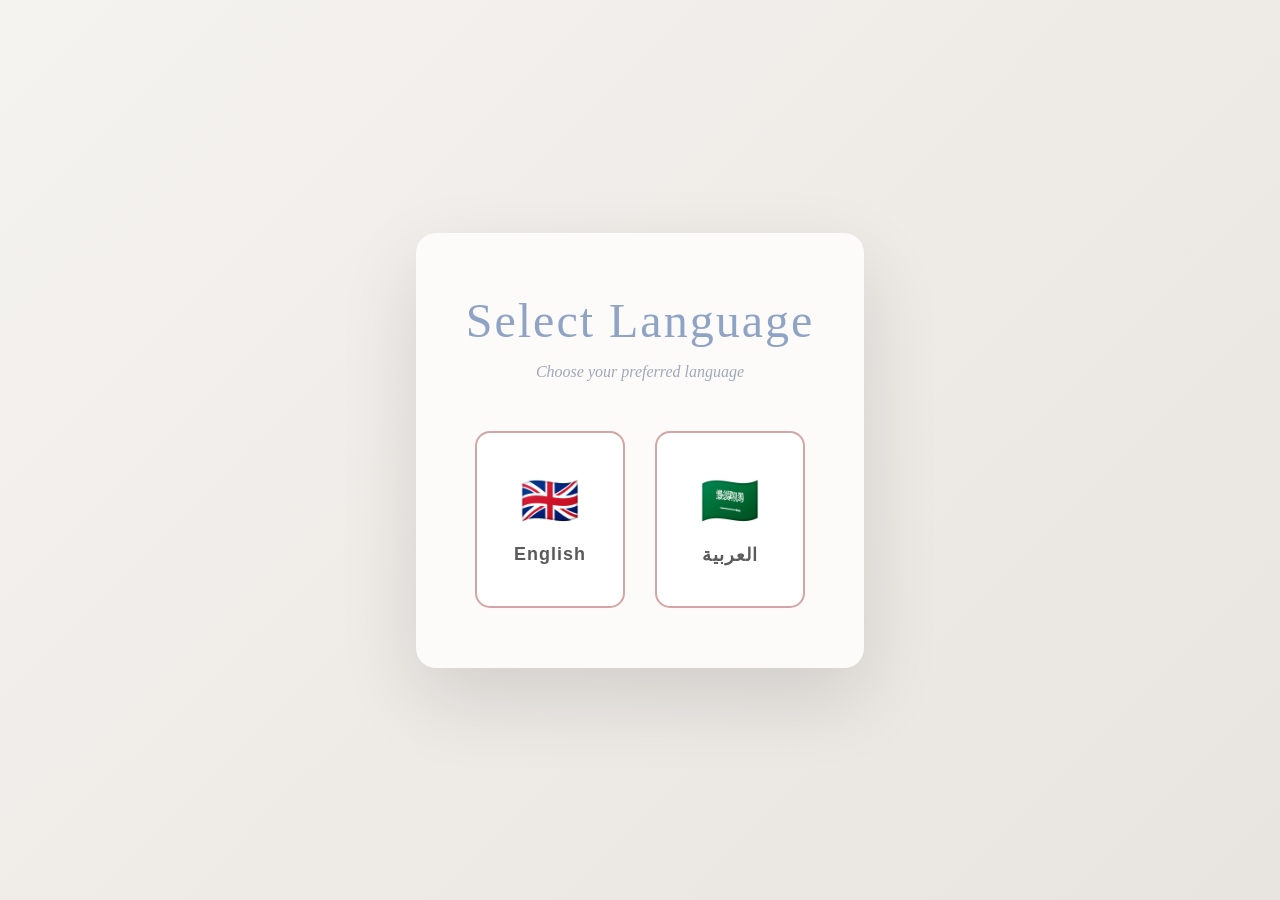
==== commit fc6494ae: "Create complete multi-page invitation system with language selection, envelope, and invitation pages" ====
--- a/index.html
+++ b/index.html
@@ -3,243 +3,34 @@
 <head>
     <meta charset="UTF-8">
     <meta name="viewport" content="width=device-width, initial-scale=1.0">
-    <title>Malek & Rihem Wedding Invitation</title>
-    <link rel="stylesheet" href="envelope-styles.css">
+    <title>Wedding Invitation - Language Selection</title>
+    <link rel="stylesheet" href="language-selector.css">
 </head>
 <body>
-    <!-- ENVELOPE PAGE -->
-    <div id="envelope-page" class="envelope-page active">
-        <div class="envelope-container">
-            <div class="envelope">
-                <!-- Envelope Back -->
-                <div class="envelope-back"></div>
+    <div class="language-selector-container">
+        <div class="selector-card">
+            <h1>Select Language</h1>
+            <p>Choose your preferred language</p>
+            
+            <div class="language-buttons">
+                <button class="lang-btn english" onclick="selectLanguage('english')">
+                    <span class="flag">🇬🇧</span>
+                    <span class="lang-name">English</span>
+                </button>
                 
-                <!-- Envelope Front -->
-                <div class="envelope-front">
-                    <div class="envelope-flap"></div>
-                    <div class="envelope-body">
-                        <div class="envelope-text">
-                            <h1>Wedding Invitation</h1>
-                            <p>Malek & Rihem</p>
-                        </div>
-                        
-                        <!-- Stamp -->
-                        <div class="stamp" onclick="openEnvelope()">
-                            <div class="stamp-content">
-                                <p>CLICK</p>
-                                <p>TO OPEN</p>
-                            </div>
-                        </div>
-                    </div>
-                </div>
+                <button class="lang-btn arabic" onclick="selectLanguage('arabic')">
+                    <span class="flag">🇸🇦</span>
+                    <span class="lang-name">العربية</span>
+                </button>
             </div>
         </div>
     </div>
 
-    <!-- INVITATION PAGE -->
-    <div id="invitation-page" class="invitation-page">
-        <div class="invitation-header">
-            <button class="back-btn" onclick="closeInvitation()">← Back</button>
-            <div class="language-toggle">
-                <button id="langBtn" onclick="toggleLanguage()">العربية | English</button>
-            </div>
-        </div>
-
-        <!-- ENGLISH VERSION -->
-        <div id="english-content" class="language-content active">
-            <div class="invitation-container">
-                <div class="invitation-card">
-                    <!-- Top Decorative Elements -->
-                    <div class="decorative-corner top-left"></div>
-                    <div class="decorative-corner top-right"></div>
-
-                    <!-- Main Content -->
-                    <div class="content">
-                        <div class="header-text">
-                            <p class="cordial">YOU ARE CORDIALLY INVITED TO</p>
-                            <p class="ceremony">THE WEDDING OF</p>
-                        </div>
-
-                        <div class="names-section">
-                            <div class="divider"></div>
-                            <h1 class="couple-names">Malek & Rihem</h1>
-                            <div class="divider"></div>
-                        </div>
-
-                        <div class="date-section">
-                            <div class="date-info">
-                                <p class="date-day">MONDAY</p>
-                                <p class="date-number">17</p>
-                                <p class="date-month">AUGUST</p>
-                                <p class="date-year">2026</p>
-                                <p class="date-time">AT 09 AM</p>
-                            </div>
-                        </div>
-
-                        <div class="location-section">
-                            <p class="venue">Haifa Palace Morneg</p>
-                            <a href="https://maps.app.goo.gl/m9n8pzfaNcvFnZn8A" target="_blank" class="map-link">📍 View Location</a>
-                        </div>
-
-                        <div class="message-section">
-                            <p class="reception-line">Reception to follow</p>
-                        </div>
-                    </div>
-
-                    <!-- Bottom Decorative Elements with Flowers -->
-                    <div class="floral-bottom">
-                        <div class="flower-group left">
-                            <svg class="flower-large" viewBox="0 0 200 200" xmlns="http://www.w3.org/2000/svg">
-                                <!-- Pink peonies -->
-                                <circle cx="100" cy="100" r="45" fill="#d4a5a5" opacity="0.6"/>
-                                <circle cx="85" cy="85" r="30" fill="#e8b8b8" opacity="0.7"/>
-                                <circle cx="115" cy="85" r="30" fill="#d4a5a5" opacity="0.8"/>
-                                <circle cx="100" cy="60" r="25" fill="#e8c8c8" opacity="0.7"/>
-                                <circle cx="100" cy="130" r="28" fill="#d9a5a5" opacity="0.6"/>
-                            </svg>
-                            <svg class="flower-small" viewBox="0 0 150 150" xmlns="http://www.w3.org/2000/svg">
-                                <!-- Blue roses -->
-                                <circle cx="75" cy="75" r="35" fill="#a8d4e0" opacity="0.5"/>
-                                <circle cx="65" cy="65" r="22" fill="#b8d4e0" opacity="0.6"/>
-                                <circle cx="85" cy="65" r="22" fill="#98c4d0" opacity="0.7"/>
-                                <circle cx="75" cy="50" r="20" fill="#a8d4e0" opacity="0.8"/>
-                            </svg>
-                            <svg class="leaves" viewBox="0 0 100 150" xmlns="http://www.w3.org/2000/svg">
-                                <ellipse cx="30" cy="40" rx="12" ry="30" fill="#9fb3cc" opacity="0.5" transform="rotate(-30 30 40)"/>
-                                <ellipse cx="50" cy="60" rx="10" ry="28" fill="#a8c4d0" opacity="0.5" transform="rotate(20 50 60)"/>
-                                <ellipse cx="20" cy="100" rx="11" ry="32" fill="#8fa3c4" opacity="0.4" transform="rotate(-40 20 100)"/>
-                            </svg>
-                        </div>
-
-                        <div class="flower-group right">
-                            <svg class="flower-large" viewBox="0 0 200 200" xmlns="http://www.w3.org/2000/svg">
-                                <!-- Pink peonies -->
-                                <circle cx="100" cy="100" r="45" fill="#d4a5a5" opacity="0.6"/>
-                                <circle cx="85" cy="85" r="30" fill="#e8b8b8" opacity="0.7"/>
-                                <circle cx="115" cy="85" r="30" fill="#d4a5a5" opacity="0.8"/>
-                                <circle cx="100" cy="60" r="25" fill="#e8c8c8" opacity="0.7"/>
-                                <circle cx="100" cy="130" r="28" fill="#d9a5a5" opacity="0.6"/>
-                            </svg>
-                            <svg class="flower-small" viewBox="0 0 150 150" xmlns="http://www.w3.org/2000/svg">
-                                <!-- Blue roses -->
-                                <circle cx="75" cy="75" r="35" fill="#a8d4e0" opacity="0.5"/>
-                                <circle cx="65" cy="65" r="22" fill="#b8d4e0" opacity="0.6"/>
-                                <circle cx="85" cy="65" r="22" fill="#98c4d0" opacity="0.7"/>
-                                <circle cx="75" cy="50" r="20" fill="#a8d4e0" opacity="0.8"/>
-                            </svg>
-                            <svg class="leaves" viewBox="0 0 100 150" xmlns="http://www.w3.org/2000/svg">
-                                <ellipse cx="70" cy="40" rx="12" ry="30" fill="#9fb3cc" opacity="0.5" transform="rotate(30 70 40)"/>
-                                <ellipse cx="50" cy="60" rx="10" ry="28" fill="#a8c4d0" opacity="0.5" transform="rotate(-20 50 60)"/>
-                                <ellipse cx="80" cy="100" rx="11" ry="32" fill="#8fa3c4" opacity="0.4" transform="rotate(40 80 100)"/>
-                            </svg>
-                        </div>
-                    </div>
-
-                    <!-- Bottom Decorative Elements -->
-                    <div class="decorative-corner bottom-left"></div>
-                    <div class="decorative-corner bottom-right"></div>
-                </div>
-            </div>
-        </div>
-
-        <!-- ARABIC VERSION -->
-        <div id="arabic-content" class="language-content">
-            <div class="invitation-container">
-                <div class="invitation-card" dir="rtl">
-                    <!-- Top Decorative Elements -->
-                    <div class="decorative-corner top-left"></div>
-                    <div class="decorative-corner top-right"></div>
-
-                    <!-- Main Content -->
-                    <div class="content">
-                        <div class="header-text">
-                            <p class="cordial">يشرفنا دعوتك لحضور</p>
-                            <p class="ceremony">حفل زفاف</p>
-                        </div>
-
-                        <div class="names-section">
-                            <div class="divider"></div>
-                            <h1 class="couple-names">مالك و ريهام</h1>
-                            <div class="divider"></div>
-                        </div>
-
-                        <div class="date-section">
-                            <div class="date-info">
-                                <p class="date-day">الاثنين</p>
-                                <p class="date-number">17</p>
-                                <p class="date-month">أغسطس</p>
-                                <p class="date-year">2026</p>
-                                <p class="date-time">الساعة 9:00 صباحاً</p>
-                            </div>
-                        </div>
-
-                        <div class="location-section">
-                            <p class="venue">قصر حيفا مورنج</p>
-                            <a href="https://maps.app.goo.gl/m9n8pzfaNcvFnZn8A" target="_blank" class="map-link">📍 عرض الموقع</a>
-                        </div>
-
-                        <div class="message-section">
-                            <p class="reception-line">يتبعها حفل استقبال</p>
-                        </div>
-                    </div>
-
-                    <!-- Bottom Decorative Elements with Flowers -->
-                    <div class="floral-bottom">
-                        <div class="flower-group left">
-                            <svg class="flower-large" viewBox="0 0 200 200" xmlns="http://www.w3.org/2000/svg">
-                                <!-- Pink peonies -->
-                                <circle cx="100" cy="100" r="45" fill="#d4a5a5" opacity="0.6"/>
-                                <circle cx="85" cy="85" r="30" fill="#e8b8b8" opacity="0.7"/>
-                                <circle cx="115" cy="85" r="30" fill="#d4a5a5" opacity="0.8"/>
-                                <circle cx="100" cy="60" r="25" fill="#e8c8c8" opacity="0.7"/>
-                                <circle cx="100" cy="130" r="28" fill="#d9a5a5" opacity="0.6"/>
-                            </svg>
-                            <svg class="flower-small" viewBox="0 0 150 150" xmlns="http://www.w3.org/2000/svg">
-                                <!-- Blue roses -->
-                                <circle cx="75" cy="75" r="35" fill="#a8d4e0" opacity="0.5"/>
-                                <circle cx="65" cy="65" r="22" fill="#b8d4e0" opacity="0.6"/>
-                                <circle cx="85" cy="65" r="22" fill="#98c4d0" opacity="0.7"/>
-                                <circle cx="75" cy="50" r="20" fill="#a8d4e0" opacity="0.8"/>
-                            </svg>
-                            <svg class="leaves" viewBox="0 0 100 150" xmlns="http://www.w3.org/2000/svg">
-                                <ellipse cx="30" cy="40" rx="12" ry="30" fill="#9fb3cc" opacity="0.5" transform="rotate(-30 30 40)"/>
-                                <ellipse cx="50" cy="60" rx="10" ry="28" fill="#a8c4d0" opacity="0.5" transform="rotate(20 50 60)"/>
-                                <ellipse cx="20" cy="100" rx="11" ry="32" fill="#8fa3c4" opacity="0.4" transform="rotate(-40 20 100)"/>
-                            </svg>
-                        </div>
-
-                        <div class="flower-group right">
-                            <svg class="flower-large" viewBox="0 0 200 200" xmlns="http://www.w3.org/2000/svg">
-                                <!-- Pink peonies -->
-                                <circle cx="100" cy="100" r="45" fill="#d4a5a5" opacity="0.6"/>
-                                <circle cx="85" cy="85" r="30" fill="#e8b8b8" opacity="0.7"/>
-                                <circle cx="115" cy="85" r="30" fill="#d4a5a5" opacity="0.8"/>
-                                <circle cx="100" cy="60" r="25" fill="#e8c8c8" opacity="0.7"/>
-                                <circle cx="100" cy="130" r="28" fill="#d9a5a5" opacity="0.6"/>
-                            </svg>
-                            <svg class="flower-small" viewBox="0 0 150 150" xmlns="http://www.w3.org/2000/svg">
-                                <!-- Blue roses -->
-                                <circle cx="75" cy="75" r="35" fill="#a8d4e0" opacity="0.5"/>
-                                <circle cx="65" cy="65" r="22" fill="#b8d4e0" opacity="0.6"/>
-                                <circle cx="85" cy="65" r="22" fill="#98c4d0" opacity="0.7"/>
-                                <circle cx="75" cy="50" r="20" fill="#a8d4e0" opacity="0.8"/>
-                            </svg>
-                            <svg class="leaves" viewBox="0 0 100 150" xmlns="http://www.w3.org/2000/svg">
-                                <ellipse cx="70" cy="40" rx="12" ry="30" fill="#9fb3cc" opacity="0.5" transform="rotate(30 70 40)"/>
-                                <ellipse cx="50" cy="60" rx="10" ry="28" fill="#a8c4d0" opacity="0.5" transform="rotate(-20 50 60)"/>
-                                <ellipse cx="80" cy="100" rx="11" ry="32" fill="#8fa3c4" opacity="0.4" transform="rotate(40 80 100)"/>
-                            </svg>
-                        </div>
-                    </div>
-
-                    <!-- Bottom Decorative Elements -->
-                    <div class="decorative-corner bottom-left"></div>
-                    <div class="decorative-corner bottom-right"></div>
-                </div>
-            </div>
-        </div>
-    </div>
-
-    <script src="envelope-script.js"></script>
+    <script>
+        function selectLanguage(lang) {
+            localStorage.setItem('selectedLanguage', lang);
+            window.location.href = 'envelope.html';
+        }
+    </script>
 </body>
 </html>
--- a/language-selector.css
+++ b/language-selector.css
@@ -0,0 +1,126 @@
+* {
+    margin: 0;
+    padding: 0;
+    box-sizing: border-box;
+}
+
+body {
+    font-family: 'Cormorant Garamond', serif;
+    background: linear-gradient(135deg, #f5f3f0 0%, #e8e4df 100%);
+    min-height: 100vh;
+    display: flex;
+    align-items: center;
+    justify-content: center;
+    color: #5a5a5a;
+}
+
+.language-selector-container {
+    width: 100%;
+    height: 100vh;
+    display: flex;
+    align-items: center;
+    justify-content: center;
+    padding: 20px;
+}
+
+.selector-card {
+    background: #fcfbf9;
+    border-radius: 20px;
+    padding: 60px 50px;
+    box-shadow: 0 30px 80px rgba(0, 0, 0, 0.12);
+    text-align: center;
+    max-width: 500px;
+    animation: slideIn 0.6s ease-out;
+}
+
+@keyframes slideIn {
+    from {
+        opacity: 0;
+        transform: translateY(30px);
+    }
+    to {
+        opacity: 1;
+        transform: translateY(0);
+    }
+}
+
+.selector-card h1 {
+    font-size: 48px;
+    color: #8fa3c4;
+    font-weight: 300;
+    letter-spacing: 2px;
+    margin-bottom: 15px;
+}
+
+.selector-card p {
+    font-size: 16px;
+    color: #9fa9b8;
+    margin-bottom: 50px;
+    font-style: italic;
+}
+
+.language-buttons {
+    display: flex;
+    gap: 30px;
+    justify-content: center;
+}
+
+.lang-btn {
+    flex: 1;
+    max-width: 150px;
+    padding: 40px 30px;
+    border: 2px solid #d4a5a5;
+    border-radius: 15px;
+    background: white;
+    cursor: pointer;
+    transition: all 0.3s ease;
+    display: flex;
+    flex-direction: column;
+    align-items: center;
+    gap: 15px;
+}
+
+.lang-btn:hover {
+    transform: translateY(-5px);
+    box-shadow: 0 15px 40px rgba(212, 165, 165, 0.3);
+    border-color: #8fa3c4;
+}
+
+.lang-btn.english:hover {
+    background: linear-gradient(135deg, rgba(143, 163, 196, 0.1) 0%, rgba(212, 165, 165, 0.05) 100%);
+}
+
+.lang-btn.arabic:hover {
+    background: linear-gradient(135deg, rgba(143, 163, 196, 0.1) 0%, rgba(212, 165, 165, 0.05) 100%);
+}
+
+.flag {
+    font-size: 48px;
+    display: block;
+}
+
+.lang-name {
+    font-size: 18px;
+    color: #5a5a5a;
+    font-weight: 600;
+    letter-spacing: 1px;
+}
+
+@media (max-width: 600px) {
+    .selector-card {
+        padding: 40px 30px;
+    }
+
+    .selector-card h1 {
+        font-size: 36px;
+    }
+
+    .language-buttons {
+        gap: 20px;
+        flex-direction: column;
+    }
+
+    .lang-btn {
+        max-width: none;
+    }
+}
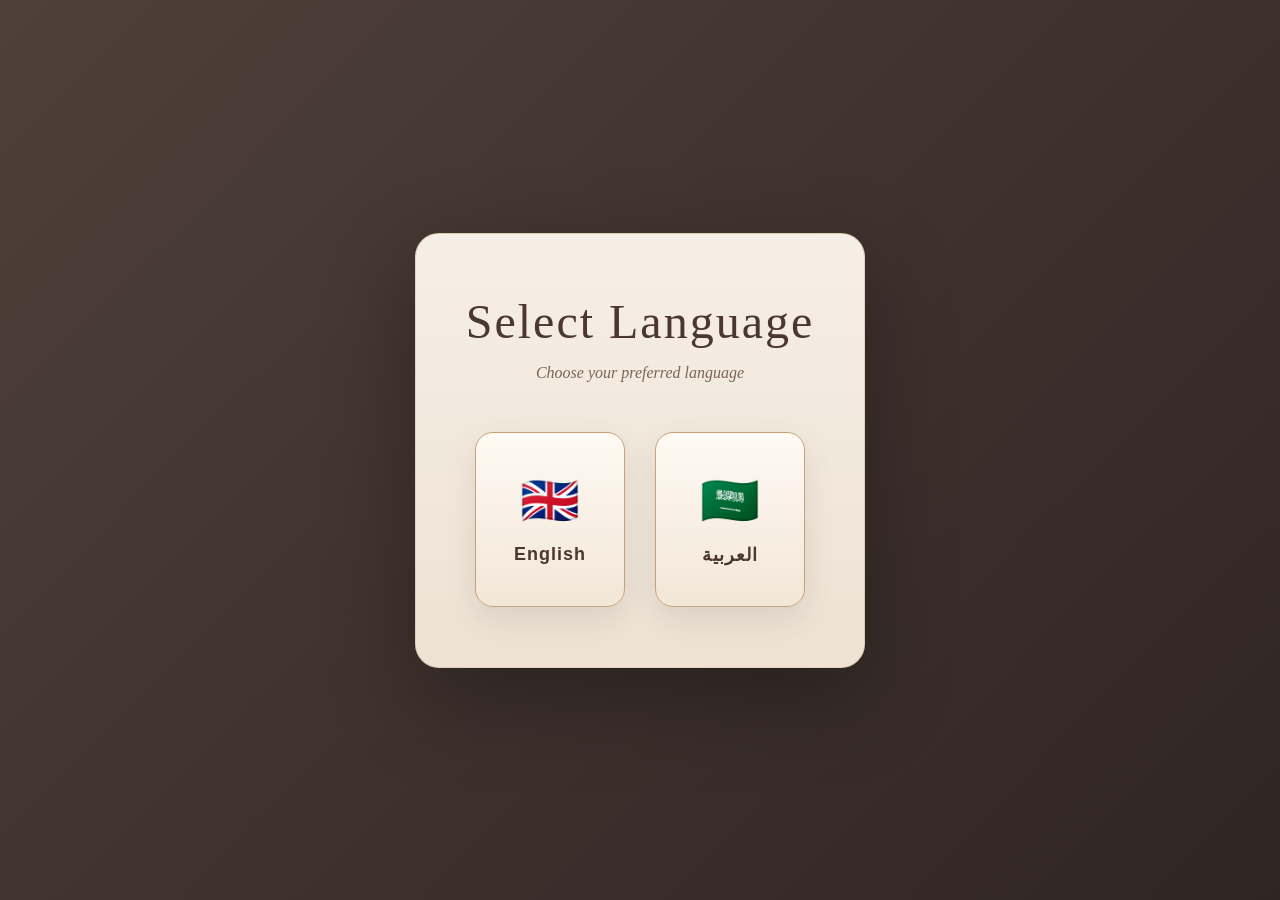
==== commit 16b0a1c7: "Point language selector to preview-friendly invitation page" ====
--- a/index.html
+++ b/index.html
@@ -29,8 +29,8 @@
     <script>
         function selectLanguage(lang) {
             localStorage.setItem('selectedLanguage', lang);
-            window.location.href = 'envelope.html';
+            window.location.href = 'invitation-preview.html';
         }
     </script>
 </body>
-</html>+</html>
--- a/language-selector.css
+++ b/language-selector.css
@@ -6,12 +6,12 @@
 
 body {
     font-family: 'Cormorant Garamond', serif;
-    background: linear-gradient(135deg, #f5f3f0 0%, #e8e4df 100%);
+    background: linear-gradient(135deg, #4f4039 0%, #2f2522 100%);
     min-height: 100vh;
     display: flex;
     align-items: center;
     justify-content: center;
-    color: #5a5a5a;
+    color: #f3e8dc;
 }
 
 .language-selector-container {
@@ -24,12 +24,13 @@
 }
 
 .selector-card {
-    background: #fcfbf9;
-    border-radius: 20px;
+    background: linear-gradient(180deg, #f6efe6 0%, #ede2d3 100%);
+    border-radius: 24px;
     padding: 60px 50px;
-    box-shadow: 0 30px 80px rgba(0, 0, 0, 0.12);
+    box-shadow: 0 30px 90px rgba(0, 0, 0, 0.3);
     text-align: center;
     max-width: 500px;
+    border: 1px solid rgba(198, 162, 122, 0.35);
     animation: slideIn 0.6s ease-out;
 }
 
@@ -46,7 +47,7 @@
 
 .selector-card h1 {
     font-size: 48px;
-    color: #8fa3c4;
+    color: #4a372f;
     font-weight: 300;
     letter-spacing: 2px;
     margin-bottom: 15px;
@@ -54,7 +55,7 @@
 
 .selector-card p {
     font-size: 16px;
-    color: #9fa9b8;
+    color: #7a6457;
     margin-bottom: 50px;
     font-style: italic;
 }
@@ -69,29 +70,27 @@
     flex: 1;
     max-width: 150px;
     padding: 40px 30px;
-    border: 2px solid #d4a5a5;
-    border-radius: 15px;
-    background: white;
+    border: 1px solid #c6a27a;
+    border-radius: 18px;
+    background: linear-gradient(180deg, #fffaf4 0%, #f2e6d7 100%);
     cursor: pointer;
     transition: all 0.3s ease;
     display: flex;
     flex-direction: column;
     align-items: center;
     gap: 15px;
+    box-shadow: 0 12px 30px rgba(79, 64, 57, 0.12);
 }
 
 .lang-btn:hover {
-    transform: translateY(-5px);
-    box-shadow: 0 15px 40px rgba(212, 165, 165, 0.3);
-    border-color: #8fa3c4;
+    transform: translateY(-6px);
+    box-shadow: 0 18px 40px rgba(47, 37, 34, 0.22);
+    border-color: #8b6a57;
 }
 
-.lang-btn.english:hover {
-    background: linear-gradient(135deg, rgba(143, 163, 196, 0.1) 0%, rgba(212, 165, 165, 0.05) 100%);
-}
-
+.lang-btn.english:hover,
 .lang-btn.arabic:hover {
-    background: linear-gradient(135deg, rgba(143, 163, 196, 0.1) 0%, rgba(212, 165, 165, 0.05) 100%);
+    background: linear-gradient(135deg, rgba(198, 162, 122, 0.18) 0%, rgba(166, 124, 124, 0.12) 100%);
 }
 
 .flag {
@@ -101,7 +100,7 @@
 
 .lang-name {
     font-size: 18px;
-    color: #5a5a5a;
+    color: #4a372f;
     font-weight: 600;
     letter-spacing: 1px;
 }
@@ -123,4 +122,4 @@
     .lang-btn {
         max-width: none;
     }
-}+}
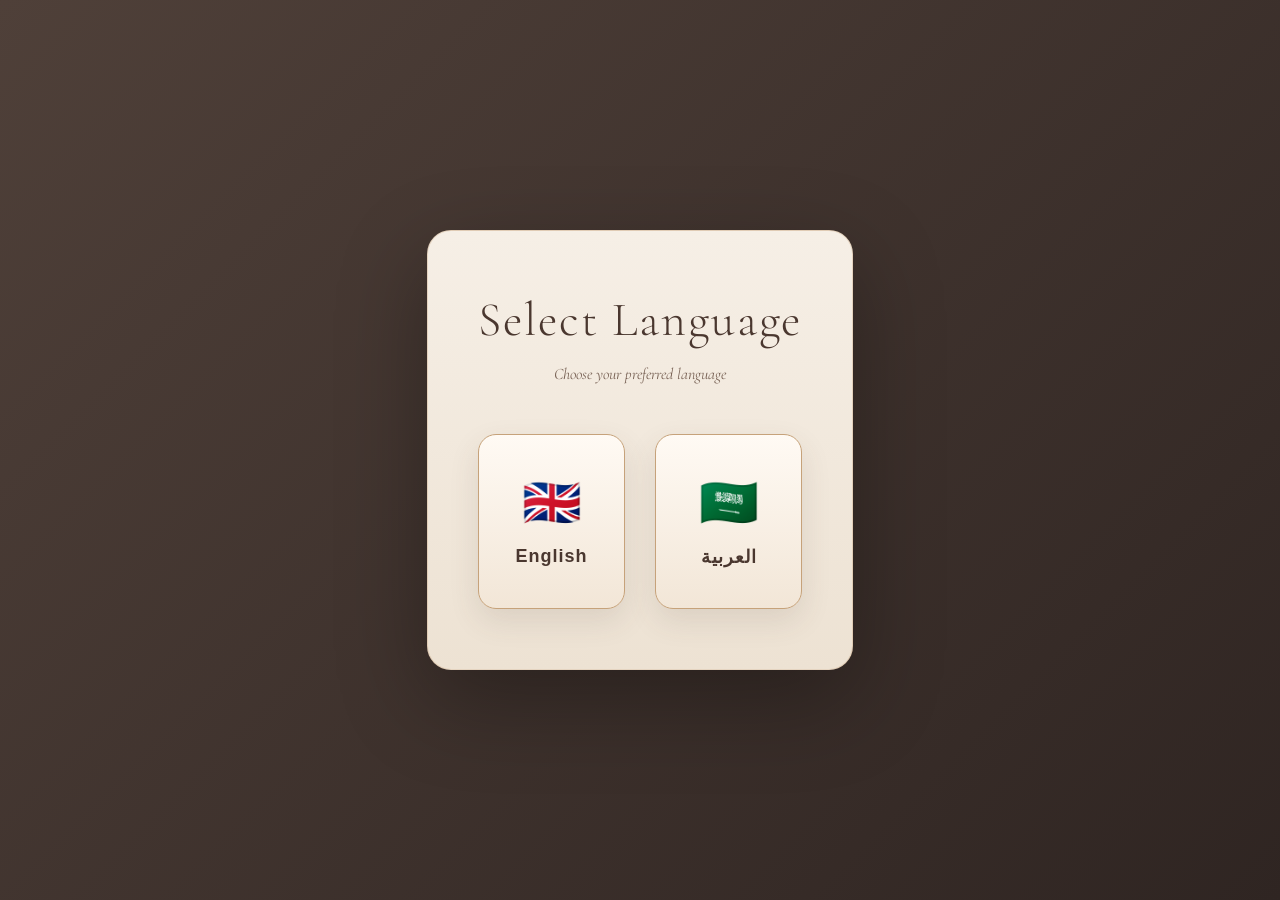
==== commit b6342b5e: "Convert wedding invitation flow to single-page preview-friendly design" ====
--- a/index.html
+++ b/index.html
@@ -3,21 +3,21 @@
 <head>
     <meta charset="UTF-8">
     <meta name="viewport" content="width=device-width, initial-scale=1.0">
-    <title>Wedding Invitation - Language Selection</title>
+    <title>Malek & Rihem Wedding Invitation</title>
     <link rel="stylesheet" href="language-selector.css">
+    <link rel="stylesheet" href="invitation-styles.css">
+    <link href="https://fonts.googleapis.com/css2?family=Cormorant+Garamond:wght@300;400;600&family=Montserrat:wght@400;600&display=swap" rel="stylesheet">
 </head>
 <body>
-    <div class="language-selector-container">
+    <div id="language-selector-view" class="language-selector-container">
         <div class="selector-card">
             <h1>Select Language</h1>
             <p>Choose your preferred language</p>
-            
             <div class="language-buttons">
                 <button class="lang-btn english" onclick="selectLanguage('english')">
                     <span class="flag">🇬🇧</span>
                     <span class="lang-name">English</span>
                 </button>
-                
                 <button class="lang-btn arabic" onclick="selectLanguage('arabic')">
                     <span class="flag">🇸🇦</span>
                     <span class="lang-name">العربية</span>
@@ -26,10 +26,243 @@
         </div>
     </div>
 
+    <div id="invitation-page" style="display: none; width: 100%;">
+        <div id="envelope-section" class="envelope-section active">
+            <div class="envelope-container">
+                <div class="envelope">
+                    <div class="envelope-back"></div>
+                    <div class="envelope-front">
+                        <div class="envelope-flap"></div>
+                        <div class="envelope-body">
+                            <div class="envelope-text" id="envelope-text">
+                                <h1>Wedding Invitation</h1>
+                                <p>Malek & Rihem</p>
+                            </div>
+                            <div class="stamp" onclick="openInvitation()">
+                                <div class="stamp-content" id="stamp-text">
+                                    <p>CLICK</p>
+                                    <p>TO OPEN</p>
+                                </div>
+                            </div>
+                        </div>
+                    </div>
+                </div>
+            </div>
+        </div>
+
+        <div id="invitation-section" class="invitation-section">
+            <div class="invitation-header">
+                <button class="back-btn" onclick="backToEnvelope()">← Back</button>
+            </div>
+
+            <div id="english-content" class="language-content active">
+                <div class="invitation-container">
+                    <div class="invitation-card">
+                        <div class="decorative-corner top-left"></div>
+                        <div class="decorative-corner top-right"></div>
+                        <div class="content">
+                            <div class="header-text">
+                                <p class="cordial">YOU ARE CORDIALLY INVITED TO</p>
+                                <p class="ceremony">THE WEDDING OF</p>
+                            </div>
+                            <div class="names-section">
+                                <div class="divider"></div>
+                                <h1 class="couple-names">Malek & Rihem</h1>
+                                <div class="divider"></div>
+                            </div>
+                            <div class="date-section">
+                                <div class="date-info">
+                                    <p class="date-day">MONDAY</p>
+                                    <p class="date-number">17</p>
+                                    <p class="date-month">AUGUST</p>
+                                    <p class="date-year">2026</p>
+                                    <p class="date-time">AT 09 AM</p>
+                                </div>
+                            </div>
+                            <div class="location-section">
+                                <p class="venue">Haifa Palace Morneg</p>
+                                <a href="https://maps.app.goo.gl/m9n8pzfaNcvFnZn8A" target="_blank" class="map-link">📍 View Location</a>
+                            </div>
+                            <div class="message-section">
+                                <p class="reception-line">Reception to follow</p>
+                            </div>
+                        </div>
+                        <div class="floral-bottom">
+                            <div class="flower-group left">
+                                <svg class="flower-large" viewBox="0 0 200 200" xmlns="http://www.w3.org/2000/svg">
+                                    <circle cx="100" cy="100" r="45" fill="#d4a5a5" opacity="0.6"/>
+                                    <circle cx="85" cy="85" r="30" fill="#e8b8b8" opacity="0.7"/>
+                                    <circle cx="115" cy="85" r="30" fill="#d4a5a5" opacity="0.8"/>
+                                    <circle cx="100" cy="60" r="25" fill="#e8c8c8" opacity="0.7"/>
+                                    <circle cx="100" cy="130" r="28" fill="#d9a5a5" opacity="0.6"/>
+                                </svg>
+                                <svg class="flower-small" viewBox="0 0 150 150" xmlns="http://www.w3.org/2000/svg">
+                                    <circle cx="75" cy="75" r="35" fill="#a8d4e0" opacity="0.5"/>
+                                    <circle cx="65" cy="65" r="22" fill="#b8d4e0" opacity="0.6"/>
+                                    <circle cx="85" cy="65" r="22" fill="#98c4d0" opacity="0.7"/>
+                                    <circle cx="75" cy="50" r="20" fill="#a8d4e0" opacity="0.8"/>
+                                </svg>
+                                <svg class="leaves" viewBox="0 0 100 150" xmlns="http://www.w3.org/2000/svg">
+                                    <ellipse cx="30" cy="40" rx="12" ry="30" fill="#9fb3cc" opacity="0.5" transform="rotate(-30 30 40)"/>
+                                    <ellipse cx="50" cy="60" rx="10" ry="28" fill="#a8c4d0" opacity="0.5" transform="rotate(20 50 60)"/>
+                                    <ellipse cx="20" cy="100" rx="11" ry="32" fill="#8fa3c4" opacity="0.4" transform="rotate(-40 20 100)"/>
+                                </svg>
+                            </div>
+                            <div class="flower-group right">
+                                <svg class="flower-large" viewBox="0 0 200 200" xmlns="http://www.w3.org/2000/svg">
+                                    <circle cx="100" cy="100" r="45" fill="#d4a5a5" opacity="0.6"/>
+                                    <circle cx="85" cy="85" r="30" fill="#e8b8b8" opacity="0.7"/>
+                                    <circle cx="115" cy="85" r="30" fill="#d4a5a5" opacity="0.8"/>
+                                    <circle cx="100" cy="60" r="25" fill="#e8c8c8" opacity="0.7"/>
+                                    <circle cx="100" cy="130" r="28" fill="#d9a5a5" opacity="0.6"/>
+                                </svg>
+                                <svg class="flower-small" viewBox="0 0 150 150" xmlns="http://www.w3.org/2000/svg">
+                                    <circle cx="75" cy="75" r="35" fill="#a8d4e0" opacity="0.5"/>
+                                    <circle cx="65" cy="65" r="22" fill="#b8d4e0" opacity="0.6"/>
+                                    <circle cx="85" cy="65" r="22" fill="#98c4d0" opacity="0.7"/>
+                                    <circle cx="75" cy="50" r="20" fill="#a8d4e0" opacity="0.8"/>
+                                </svg>
+                                <svg class="leaves" viewBox="0 0 100 150" xmlns="http://www.w3.org/2000/svg">
+                                    <ellipse cx="70" cy="40" rx="12" ry="30" fill="#9fb3cc" opacity="0.5" transform="rotate(30 70 40)"/>
+                                    <ellipse cx="50" cy="60" rx="10" ry="28" fill="#a8c4d0" opacity="0.5" transform="rotate(-20 50 60)"/>
+                                    <ellipse cx="80" cy="100" rx="11" ry="32" fill="#8fa3c4" opacity="0.4" transform="rotate(40 80 100)"/>
+                                </svg>
+                            </div>
+                        </div>
+                        <div class="decorative-corner bottom-left"></div>
+                        <div class="decorative-corner bottom-right"></div>
+                    </div>
+                </div>
+            </div>
+
+            <div id="arabic-content" class="language-content">
+                <div class="invitation-container">
+                    <div class="invitation-card" dir="rtl">
+                        <div class="decorative-corner top-left"></div>
+                        <div class="decorative-corner top-right"></div>
+                        <div class="content">
+                            <div class="header-text">
+                                <p class="cordial">يشرفنا دعوتك لحضور</p>
+                                <p class="ceremony">حفل زفاف</p>
+                            </div>
+                            <div class="names-section">
+                                <div class="divider"></div>
+                                <h1 class="couple-names">مالك و ريهام</h1>
+                                <div class="divider"></div>
+                            </div>
+                            <div class="date-section">
+                                <div class="date-info">
+                                    <p class="date-day">الاثنين</p>
+                                    <p class="date-number">17</p>
+                                    <p class="date-month">أغسطس</p>
+                                    <p class="date-year">2026</p>
+                                    <p class="date-time">الساعة 9:00 صباحاً</p>
+                                </div>
+                            </div>
+                            <div class="location-section">
+                                <p class="venue">قصر حيفا مورنج</p>
+                                <a href="https://maps.app.goo.gl/m9n8pzfaNcvFnZn8A" target="_blank" class="map-link">📍 عرض الموقع</a>
+                            </div>
+                            <div class="message-section">
+                                <p class="reception-line">يتبعها حفل استقبال</p>
+                            </div>
+                        </div>
+                        <div class="floral-bottom">
+                            <div class="flower-group left">
+                                <svg class="flower-large" viewBox="0 0 200 200" xmlns="http://www.w3.org/2000/svg">
+                                    <circle cx="100" cy="100" r="45" fill="#d4a5a5" opacity="0.6"/>
+                                    <circle cx="85" cy="85" r="30" fill="#e8b8b8" opacity="0.7"/>
+                                    <circle cx="115" cy="85" r="30" fill="#d4a5a5" opacity="0.8"/>
+                                    <circle cx="100" cy="60" r="25" fill="#e8c8c8" opacity="0.7"/>
+                                    <circle cx="100" cy="130" r="28" fill="#d9a5a5" opacity="0.6"/>
+                                </svg>
+                                <svg class="flower-small" viewBox="0 0 150 150" xmlns="http://www.w3.org/2000/svg">
+                                    <circle cx="75" cy="75" r="35" fill="#a8d4e0" opacity="0.5"/>
+                                    <circle cx="65" cy="65" r="22" fill="#b8d4e0" opacity="0.6"/>
+                                    <circle cx="85" cy="65" r="22" fill="#98c4d0" opacity="0.7"/>
+                                    <circle cx="75" cy="50" r="20" fill="#a8d4e0" opacity="0.8"/>
+                                </svg>
+                                <svg class="leaves" viewBox="0 0 100 150" xmlns="http://www.w3.org/2000/svg">
+                                    <ellipse cx="30" cy="40" rx="12" ry="30" fill="#9fb3cc" opacity="0.5" transform="rotate(-30 30 40)"/>
+                                    <ellipse cx="50" cy="60" rx="10" ry="28" fill="#a8c4d0" opacity="0.5" transform="rotate(20 50 60)"/>
+                                    <ellipse cx="20" cy="100" rx="11" ry="32" fill="#8fa3c4" opacity="0.4" transform="rotate(-40 20 100)"/>
+                                </svg>
+                            </div>
+                            <div class="flower-group right">
+                                <svg class="flower-large" viewBox="0 0 200 200" xmlns="http://www.w3.org/2000/svg">
+                                    <circle cx="100" cy="100" r="45" fill="#d4a5a5" opacity="0.6"/>
+                                    <circle cx="85" cy="85" r="30" fill="#e8b8b8" opacity="0.7"/>
+                                    <circle cx="115" cy="85" r="30" fill="#d4a5a5" opacity="0.8"/>
+                                    <circle cx="100" cy="60" r="25" fill="#e8c8c8" opacity="0.7"/>
+                                    <circle cx="100" cy="130" r="28" fill="#d9a5a5" opacity="0.6"/>
+                                </svg>
+                                <svg class="flower-small" viewBox="0 0 150 150" xmlns="http://www.w3.org/2000/svg">
+                                    <circle cx="75" cy="75" r="35" fill="#a8d4e0" opacity="0.5"/>
+                                    <circle cx="65" cy="65" r="22" fill="#b8d4e0" opacity="0.6"/>
+                                    <circle cx="85" cy="65" r="22" fill="#98c4d0" opacity="0.7"/>
+                                    <circle cx="75" cy="50" r="20" fill="#a8d4e0" opacity="0.8"/>
+                                </svg>
+                                <svg class="leaves" viewBox="0 0 100 150" xmlns="http://www.w3.org/2000/svg">
+                                    <ellipse cx="70" cy="40" rx="12" ry="30" fill="#9fb3cc" opacity="0.5" transform="rotate(30 70 40)"/>
+                                    <ellipse cx="50" cy="60" rx="10" ry="28" fill="#a8c4d0" opacity="0.5" transform="rotate(-20 50 60)"/>
+                                    <ellipse cx="80" cy="100" rx="11" ry="32" fill="#8fa3c4" opacity="0.4" transform="rotate(40 80 100)"/>
+                                </svg>
+                            </div>
+                        </div>
+                        <div class="decorative-corner bottom-left"></div>
+                        <div class="decorative-corner bottom-right"></div>
+                    </div>
+                </div>
+            </div>
+        </div>
+    </div>
+
     <script>
+        let selectedLanguage = localStorage.getItem('selectedLanguage') || 'english';
+
+        function applyLanguage() {
+            const envelopeText = document.getElementById('envelope-text');
+            const stampText = document.getElementById('stamp-text');
+            const englishContent = document.getElementById('english-content');
+            const arabicContent = document.getElementById('arabic-content');
+
+            if (selectedLanguage === 'arabic') {
+                document.documentElement.dir = 'rtl';
+                document.documentElement.lang = 'ar';
+                envelopeText.innerHTML = '<h1>دعوة الزفاف</h1><p>مالك و ريهام</p>';
+                stampText.innerHTML = '<p>اضغط</p><p>لفتح</p>';
+                englishContent.classList.remove('active');
+                arabicContent.classList.add('active');
+            } else {
+                document.documentElement.dir = 'ltr';
+                document.documentElement.lang = 'en';
+                envelopeText.innerHTML = '<h1>Wedding Invitation</h1><p>Malek & Rihem</p>';
+                stampText.innerHTML = '<p>CLICK</p><p>TO OPEN</p>';
+                englishContent.classList.add('active');
+                arabicContent.classList.remove('active');
+            }
+        }
+
         function selectLanguage(lang) {
+            selectedLanguage = lang;
             localStorage.setItem('selectedLanguage', lang);
-            window.location.href = 'invitation-preview.html';
+            document.getElementById('language-selector-view').style.display = 'none';
+            document.getElementById('invitation-page').style.display = 'block';
+            applyLanguage();
+            backToEnvelope();
+            window.scrollTo(0, 0);
+        }
+
+        function openInvitation() {
+            document.getElementById('envelope-section').classList.remove('active');
+            document.getElementById('invitation-section').classList.add('active');
+            window.scrollTo(0, 0);
+        }
+
+        function backToEnvelope() {
+            document.getElementById('invitation-section').classList.remove('active');
+            document.getElementById('envelope-section').classList.add('active');
+            window.scrollTo(0, 0);
         }
     </script>
 </body>
--- a/invitation-styles.css
+++ b/invitation-styles.css
@@ -0,0 +1,546 @@
+* {
+    margin: 0;
+    padding: 0;
+    box-sizing: border-box;
+}
+
+body {
+    font-family: 'Cormorant Garamond', serif;
+    background: linear-gradient(135deg, #4f4039 0%, #2f2522 100%);
+    min-height: 100vh;
+    color: #4a372f;
+}
+
+/* ============ ENVELOPE SECTION ============ */
+.envelope-section {
+    display: none;
+    width: 100%;
+    height: 100vh;
+    align-items: center;
+    justify-content: center;
+    background: radial-gradient(circle at top, #5c4b43 0%, #2f2522 75%);
+    animation: fadeIn 0.6s ease-in;
+}
+
+.envelope-section.active {
+    display: flex;
+}
+
+@keyframes fadeIn {
+    from {
+        opacity: 0;
+    }
+    to {
+        opacity: 1;
+    }
+}
+
+.envelope-container {
+    perspective: 1000px;
+    width: 100%;
+    height: 100%;
+    display: flex;
+    align-items: center;
+    justify-content: center;
+}
+
+.envelope {
+    position: relative;
+    width: 400px;
+    height: 300px;
+    background: #fff8ef;
+    border-radius: 12px;
+    box-shadow: 0 24px 70px rgba(0, 0, 0, 0.3);
+    overflow: hidden;
+}
+
+.envelope-back {
+    position: absolute;
+    top: 0;
+    left: 0;
+    width: 100%;
+    height: 100%;
+    background: linear-gradient(to right, #d8c0a5, #c4a484);
+    z-index: 1;
+}
+
+.envelope-front {
+    position: absolute;
+    top: 0;
+    left: 0;
+    width: 100%;
+    height: 100%;
+    z-index: 2;
+    display: flex;
+    flex-direction: column;
+    align-items: center;
+    justify-content: center;
+}
+
+.envelope-flap {
+    position: absolute;
+    top: 0;
+    left: 0;
+    width: 100%;
+    height: 50%;
+    background: linear-gradient(135deg, #ceb293, #b99370);
+    clip-path: polygon(0 0, 100% 0, 50% 100%);
+    z-index: 3;
+}
+
+.envelope-body {
+    position: absolute;
+    top: 50%;
+    left: 0;
+    width: 100%;
+    height: 50%;
+    background: #fff8ef;
+    display: flex;
+    flex-direction: column;
+    align-items: center;
+    justify-content: center;
+    padding: 30px 20px;
+    z-index: 2;
+    box-sizing: border-box;
+}
+
+.envelope-text {
+    text-align: center;
+    margin-bottom: 20px;
+    z-index: 3;
+    position: relative;
+}
+
+.envelope-text h1 {
+    font-size: 28px;
+    color: #4a372f;
+    font-weight: 300;
+    letter-spacing: 2px;
+    margin-bottom: 8px;
+}
+
+.envelope-text p {
+    font-size: 18px;
+    color: #8b6a57;
+    font-style: italic;
+}
+
+/* Stamp */
+.stamp {
+    position: absolute;
+    width: 90px;
+    height: 110px;
+    background: linear-gradient(135deg, #a67c7c 0%, #c6a27a 100%);
+    border: 3px dashed #f3e8dc;
+    border-radius: 8px;
+    cursor: pointer;
+    display: flex;
+    align-items: center;
+    justify-content: center;
+    transform: rotate(-15deg);
+    right: 20px;
+    top: 20px;
+    z-index: 4;
+    transition: all 0.3s ease;
+    box-shadow: 0 6px 18px rgba(64, 39, 34, 0.28);
+    animation: stamp-hover 2s infinite;
+}
+
+.stamp:hover {
+    transform: rotate(-15deg) scale(1.1);
+    box-shadow: 0 10px 24px rgba(64, 39, 34, 0.38);
+}
+
+@keyframes stamp-hover {
+    0%, 100% {
+        transform: rotate(-15deg) translateY(0);
+    }
+    50% {
+        transform: rotate(-15deg) translateY(-5px);
+    }
+}
+
+.stamp-content {
+    text-align: center;
+    color: white;
+    font-weight: bold;
+    font-size: 13px;
+    letter-spacing: 1px;
+}
+
+.stamp-content p {
+    margin: 2px 0;
+    line-height: 1.2;
+    font-style: normal;
+}
+
+/* ============ INVITATION SECTION ============ */
+.invitation-section {
+    display: none;
+    width: 100%;
+    min-height: 100vh;
+    padding: 20px;
+    background: linear-gradient(135deg, #4f4039 0%, #2f2522 100%);
+    animation: fadeIn 0.5s ease-in;
+}
+
+.invitation-section.active {
+    display: block;
+}
+
+.invitation-header {
+    display: flex;
+    justify-content: flex-start;
+    align-items: center;
+    max-width: 850px;
+    margin: 0 auto 20px;
+    padding: 10px 0;
+}
+
+.back-btn {
+    background: linear-gradient(135deg, #8b6a57 0%, #6f5345 100%);
+    color: #fffaf4;
+    border: none;
+    padding: 10px 20px;
+    border-radius: 25px;
+    cursor: pointer;
+    font-weight: 600;
+    font-size: 13px;
+    transition: all 0.3s ease;
+}
+
+.back-btn:hover {
+    transform: scale(1.05);
+    box-shadow: 0 6px 20px rgba(17, 11, 9, 0.35);
+}
+
+.language-content {
+    display: none;
+}
+
+.language-content.active {
+    display: block;
+}
+
+.invitation-container {
+    max-width: 850px;
+    margin: 0 auto;
+    display: flex;
+    align-items: center;
+    justify-content: center;
+    min-height: calc(100vh - 80px);
+}
+
+.invitation-card {
+    background: linear-gradient(180deg, #f8f1e8 0%, #efe3d3 100%);
+    border-radius: 18px;
+    padding: 60px 50px 80px 50px;
+    box-shadow: 0 30px 90px rgba(0, 0, 0, 0.28);
+    position: relative;
+    max-width: 750px;
+    overflow: visible;
+    border: 1px solid rgba(198, 162, 122, 0.35);
+}
+
+/* Decorative corners */
+.decorative-corner {
+    position: absolute;
+    width: 120px;
+    height: 120px;
+    opacity: 0.45;
+    pointer-events: none;
+}
+
+.decorative-corner.top-left,
+.decorative-corner.bottom-left {
+    left: -20px;
+    background: url("data:image/svg+xml,%3Csvg xmlns='http://www.w3.org/2000/svg' viewBox='0 0 120 120'%3E%3Cpath d='M20 100 Q30 90 40 80 Q50 70 60 60 Q70 50 80 40 Q90 30 100 25' fill='none' stroke='%23a67c7c' stroke-width='2'/%3E%3Cpath d='M25 95 Q35 85 45 75 Q55 65 65 55' fill='none' stroke='%23c6a27a' stroke-width='1.5'/%3E%3Ccircle cx='75' cy='45' r='4' fill='%23c6a27a'/%3E%3Ccircle cx='88' cy='33' r='3' fill='%23a67c7c'/%3E%3C/svg%3E") no-repeat center/contain;
+}
+
+.decorative-corner.top-right,
+.decorative-corner.bottom-right {
+    right: -20px;
+    background: url("data:image/svg+xml,%3Csvg xmlns='http://www.w3.org/2000/svg' viewBox='0 0 120 120'%3E%3Cpath d='M100 100 Q90 90 80 80 Q70 70 60 60 Q50 50 40 40 Q30 30 20 25' fill='none' stroke='%23a67c7c' stroke-width='2'/%3E%3Cpath d='M95 95 Q85 85 75 75 Q65 65 55 55' fill='none' stroke='%23c6a27a' stroke-width='1.5'/%3E%3Ccircle cx='45' cy='45' r='4' fill='%23c6a27a'/%3E%3Ccircle cx='32' cy='33' r='3' fill='%23a67c7c'/%3E%3C/svg%3E") no-repeat center/contain;
+}
+
+.decorative-corner.top-left {
+    top: -20px;
+}
+
+.decorative-corner.top-right {
+    top: -20px;
+}
+
+.decorative-corner.bottom-left {
+    bottom: -20px;
+    transform: scaleY(-1);
+}
+
+.decorative-corner.bottom-right {
+    bottom: -20px;
+    transform: scaleX(-1) scaleY(-1);
+}
+
+.content {
+    position: relative;
+    z-index: 2;
+}
+
+.header-text {
+    text-align: center;
+    margin-bottom: 30px;
+}
+
+.cordial {
+    font-size: 16px;
+    letter-spacing: 3px;
+    color: #8b6a57;
+    font-weight: 500;
+    margin-bottom: 8px;
+    text-transform: uppercase;
+}
+
+.ceremony {
+    font-size: 14px;
+    letter-spacing: 2px;
+    color: #a67c7c;
+    font-weight: 400;
+    text-transform: uppercase;
+}
+
+.names-section {
+    text-align: center;
+    margin: 40px 0;
+    display: flex;
+    flex-direction: column;
+    align-items: center;
+    gap: 15px;
+}
+
+.divider {
+    width: 100px;
+    height: 2px;
+    background: linear-gradient(90deg, transparent, #c6a27a, transparent);
+}
+
+.couple-names {
+    font-size: 52px;
+    color: #4a372f;
+    font-weight: 300;
+    letter-spacing: 1px;
+    font-style: italic;
+}
+
+.date-section {
+    text-align: center;
+    margin: 50px 0 40px 0;
+}
+
+.date-info {
+    display: flex;
+    flex-direction: column;
+    align-items: center;
+    gap: 8px;
+    background: linear-gradient(135deg, rgba(166, 124, 124, 0.08) 0%, rgba(198, 162, 122, 0.12) 100%);
+    padding: 30px;
+    border-radius: 12px;
+    border: 1px solid rgba(198, 162, 122, 0.28);
+}
+
+.date-day {
+    font-size: 12px;
+    letter-spacing: 2px;
+    color: #8b6a57;
+    text-transform: uppercase;
+    font-weight: 600;
+}
+
+.date-number {
+    font-size: 56px;
+    color: #c6a27a;
+    font-weight: 400;
+    line-height: 1;
+}
+
+.date-month {
+    font-size: 12px;
+    letter-spacing: 2px;
+    color: #8b6a57;
+    text-transform: uppercase;
+    font-weight: 600;
+}
+
+.date-year {
+    font-size: 14px;
+    color: #7a6457;
+    margin-top: 5px;
+}
+
+.date-time {
+    font-size: 12px;
+    color: #a67c7c;
+    margin-top: 8px;
+    font-weight: 600;
+}
+
+.location-section {
+    text-align: center;
+    margin: 35px 0;
+}
+
+.venue {
+    font-size: 20px;
+    color: #4a372f;
+    font-weight: 400;
+    letter-spacing: 0.5px;
+    margin-bottom: 12px;
+}
+
+.map-link {
+    display: inline-block;
+    color: #8b6a57;
+    text-decoration: none;
+    font-size: 13px;
+    border-bottom: 2px solid #c6a27a;
+    transition: all 0.3s ease;
+    padding-bottom: 3px;
+}
+
+.map-link:hover {
+    color: #4a372f;
+    border-bottom-color: #4a372f;
+}
+
+.message-section {
+    text-align: center;
+    margin: 30px 0;
+}
+
+.reception-line {
+    font-size: 13px;
+    color: #7a6457;
+    letter-spacing: 1px;
+    font-style: italic;
+}
+
+.floral-bottom {
+    position: absolute;
+    bottom: -40px;
+    left: 0;
+    right: 0;
+    display: flex;
+    justify-content: space-between;
+    width: 100%;
+    z-index: 1;
+}
+
+.flower-group {
+    position: relative;
+    width: 150px;
+    height: 150px;
+}
+
+.flower-group.left {
+    left: -30px;
+}
+
+.flower-group.right {
+    right: -30px;
+}
+
+.flower-large {
+    position: absolute;
+    width: 130px;
+    height: 130px;
+    bottom: 0;
+}
+
+.flower-small {
+    position: absolute;
+    width: 90px;
+    height: 90px;
+    bottom: 20px;
+}
+
+.leaves {
+    position: absolute;
+    width: 80px;
+    height: 120px;
+}
+
+@media (max-width: 600px) {
+    .envelope {
+        width: 320px;
+        height: 240px;
+    }
+
+    .invitation-card {
+        padding: 40px 25px 70px 25px;
+    }
+
+    .couple-names {
+        font-size: 40px;
+    }
+
+    .date-number {
+        font-size: 48px;
+    }
+
+    .cordial {
+        font-size: 14px;
+    }
+
+    .ceremony {
+        font-size: 12px;
+    }
+
+    .venue {
+        font-size: 18px;
+    }
+
+    .decorative-corner {
+        width: 80px;
+        height: 80px;
+    }
+
+    .flower-large {
+        width: 100px;
+        height: 100px;
+    }
+
+    .flower-small {
+        width: 70px;
+        height: 70px;
+    }
+}
+
+@media (max-width: 400px) {
+    .envelope {
+        width: 280px;
+        height: 210px;
+    }
+
+    .invitation-card {
+        padding: 30px 15px 60px 15px;
+    }
+
+    .couple-names {
+        font-size: 32px;
+    }
+
+    .date-number {
+        font-size: 42px;
+    }
+
+    .names-section {
+        gap: 10px;
+    }
+
+    .envelope-text h1 {
+        font-size: 22px;
+    }
+
+    .envelope-text p {
+        font-size: 16px;
+    }
+}
